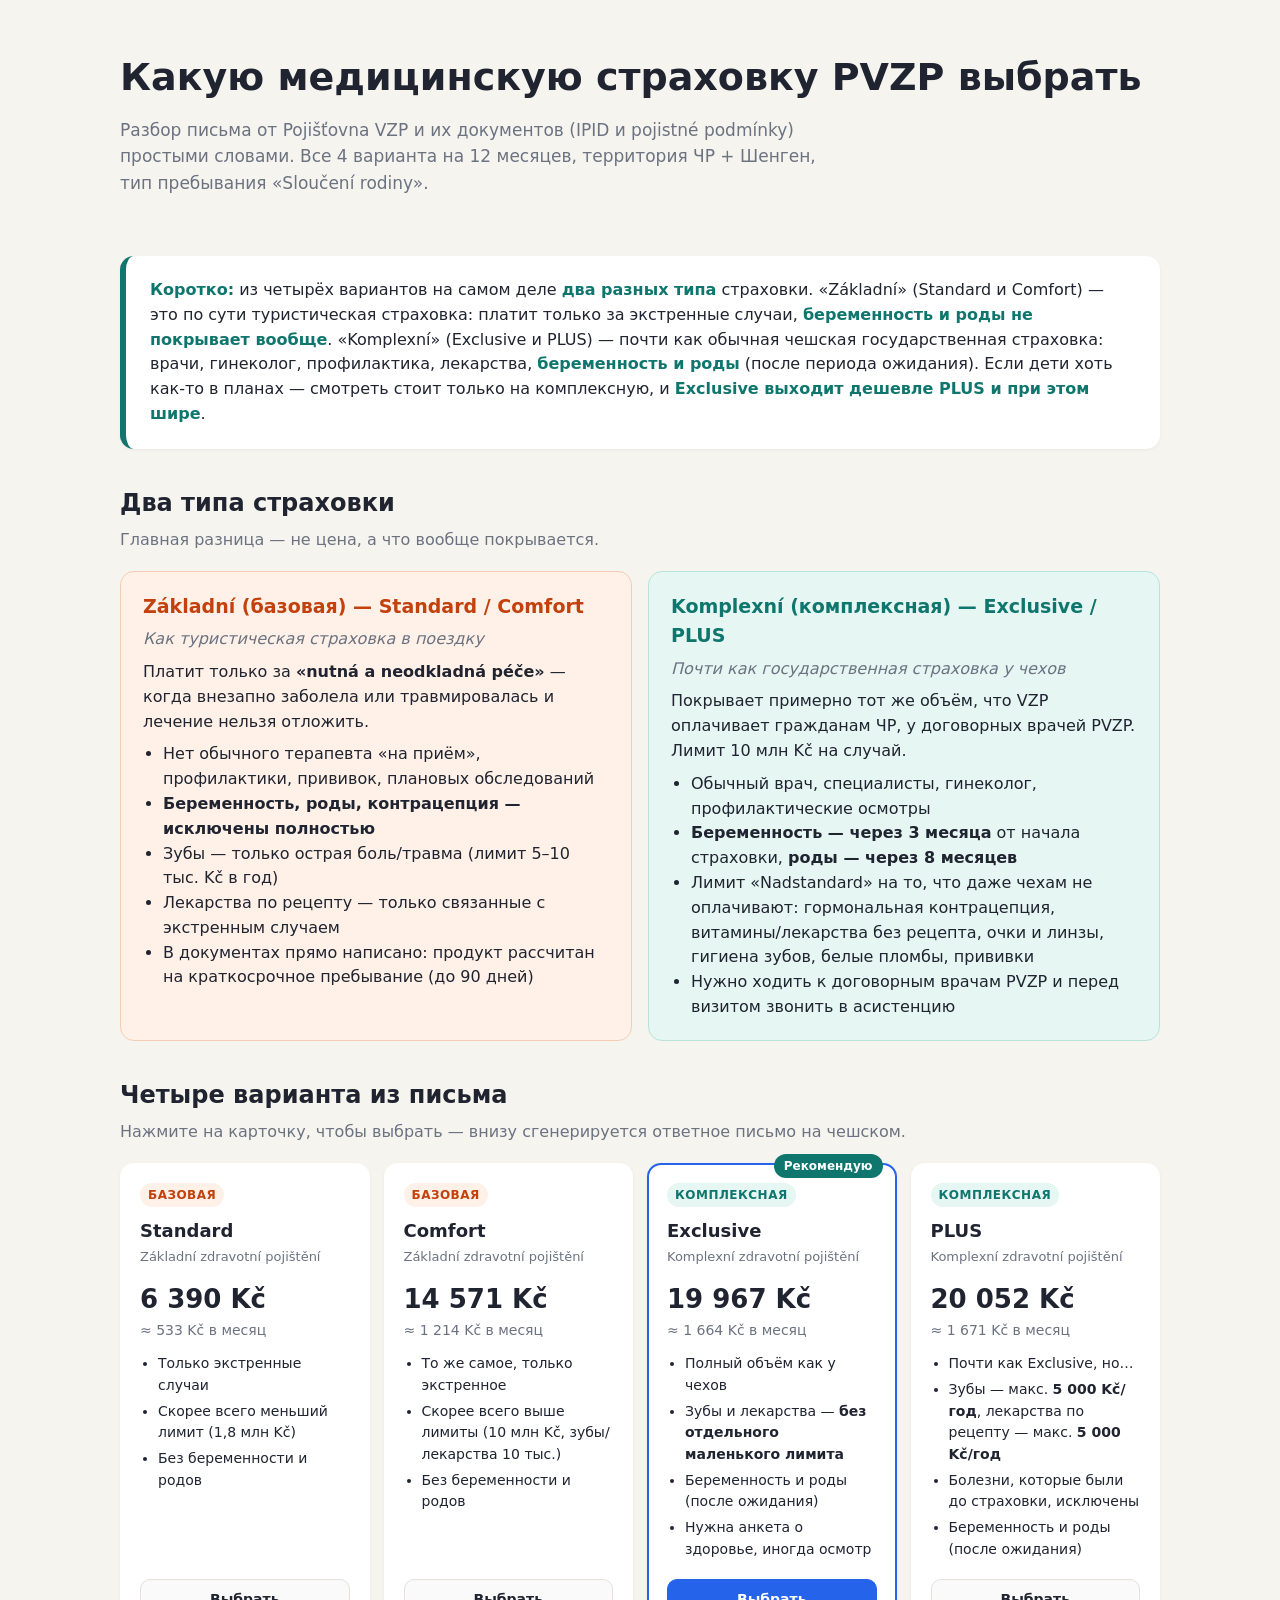
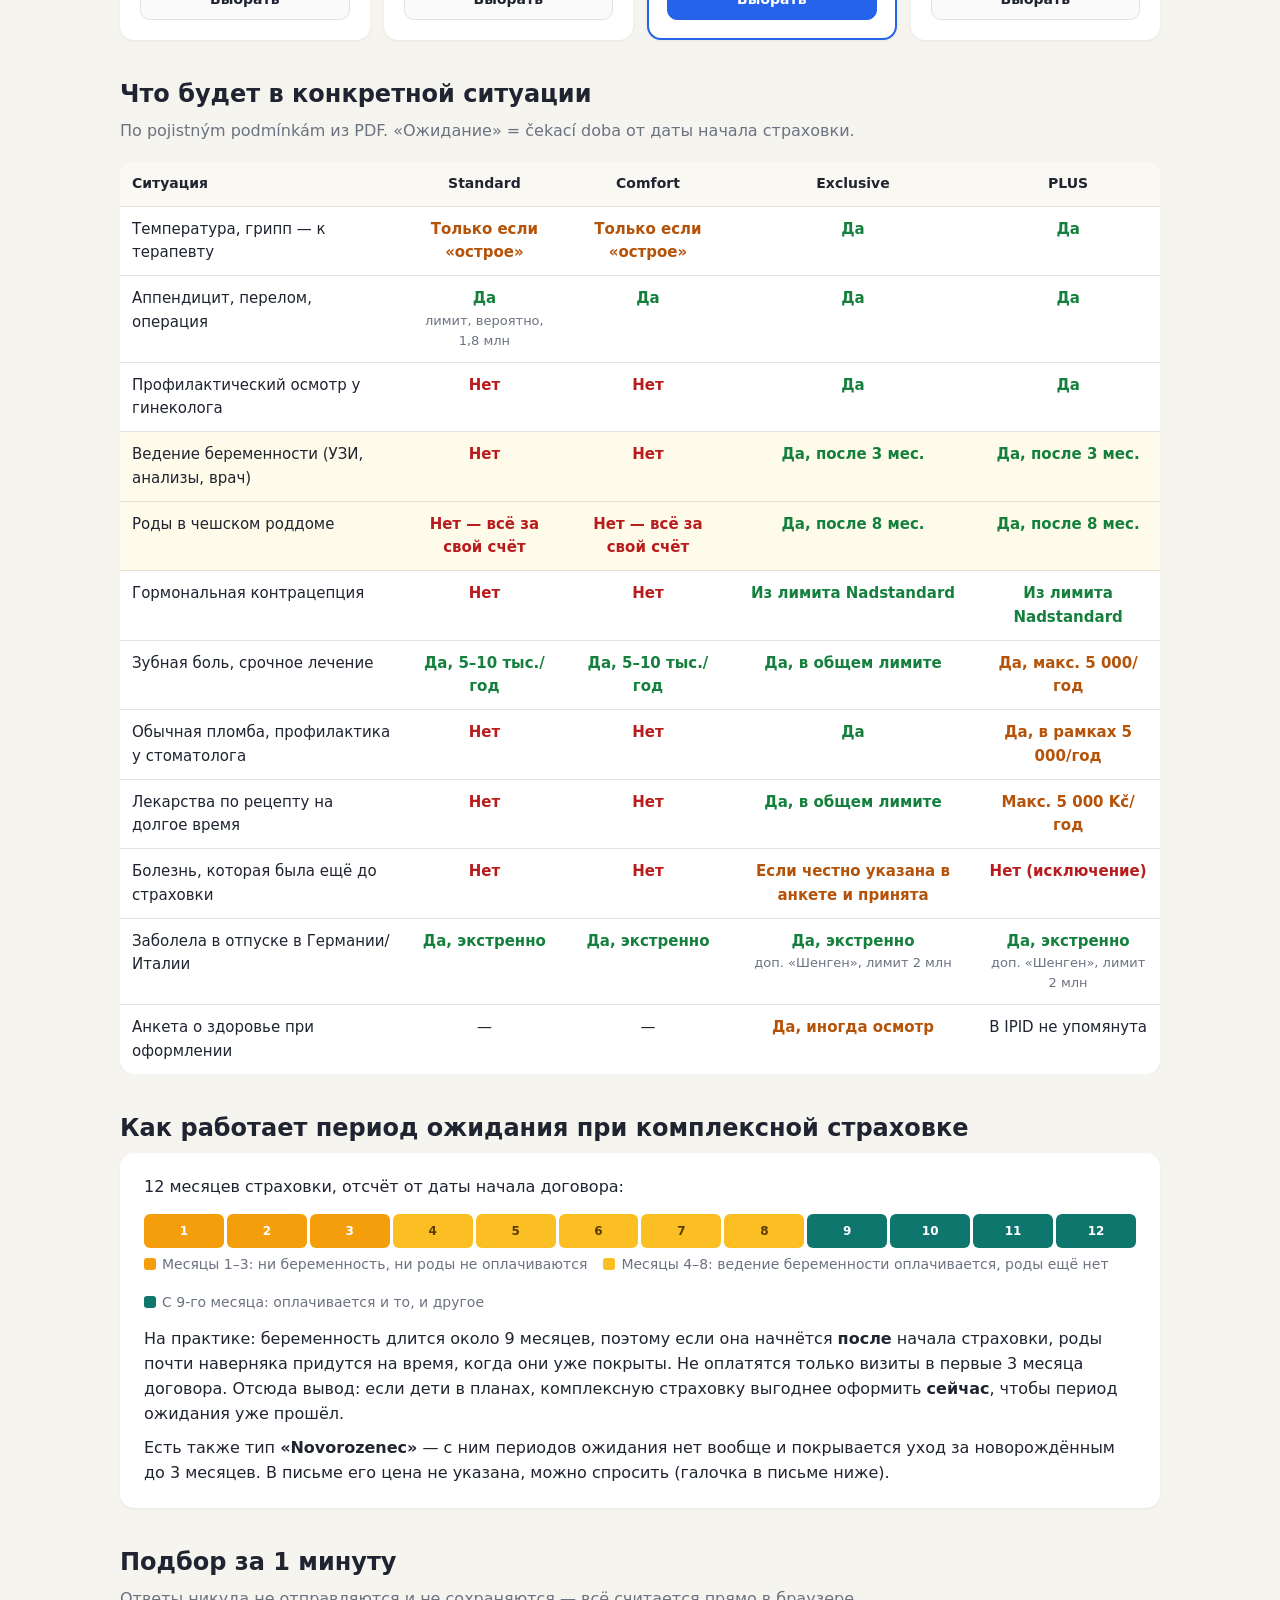
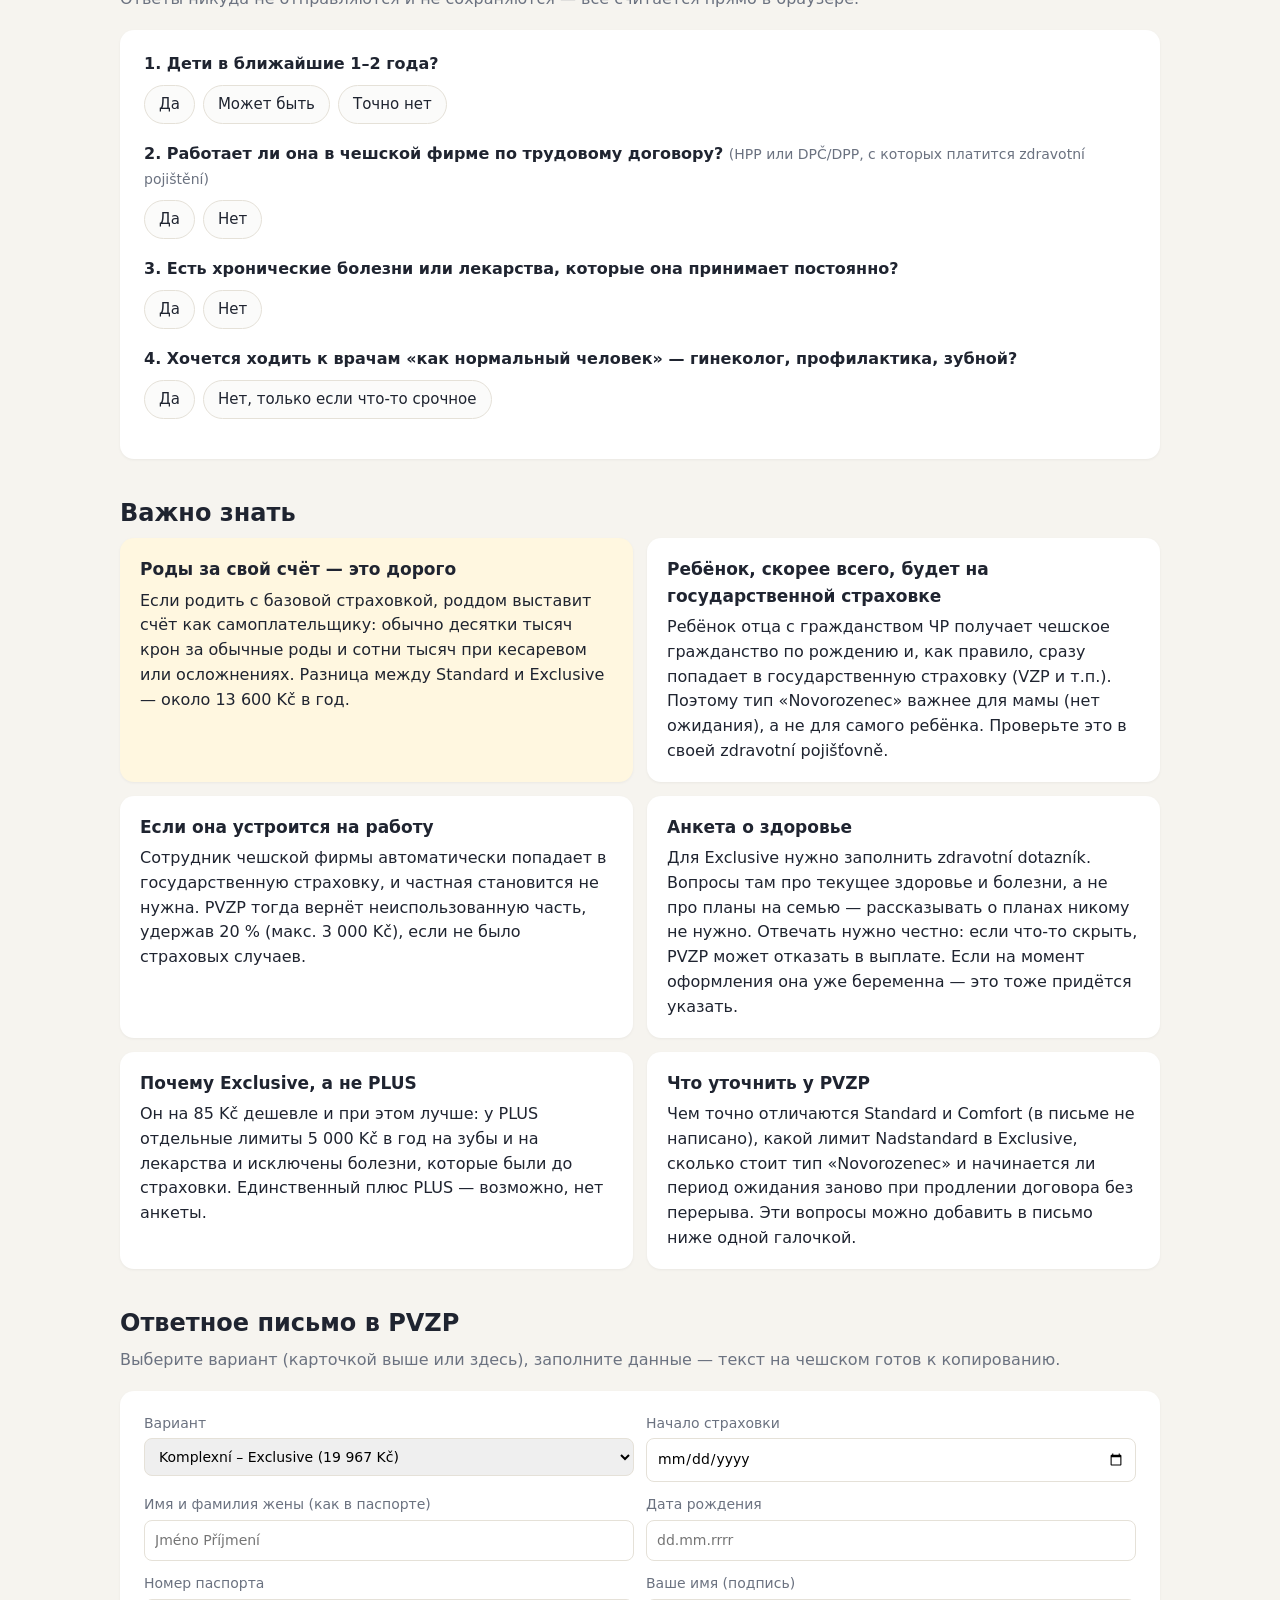
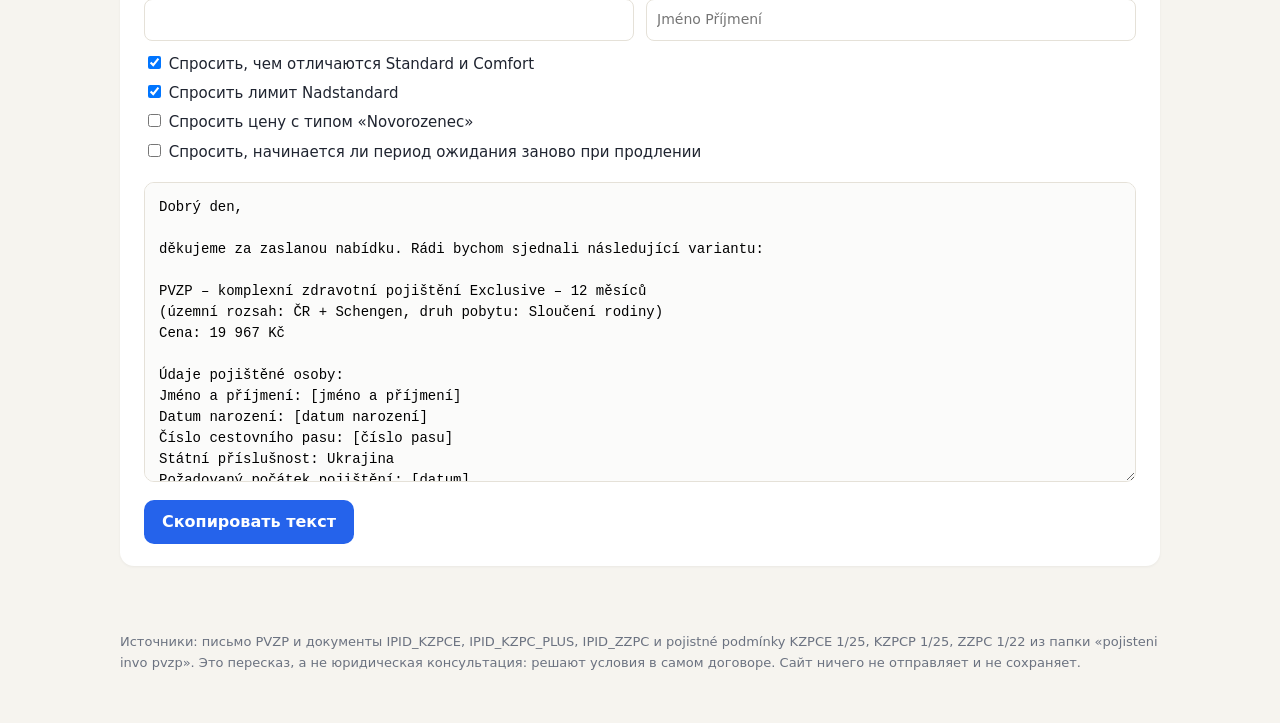
==== index.html @ d67fb4bc "Insurance comparison page Co-authored-by: Cursor <cursoragent@cursor.com>" ====
<!DOCTYPE html>
<html lang="ru">
<head>
<meta charset="UTF-8">
<meta name="viewport" content="width=device-width, initial-scale=1">
<title>Какую страховку PVZP выбрать</title>
<style>
  :root {
    --bg: #f6f4ef;
    --card: #ffffff;
    --ink: #1f2430;
    --muted: #6b7280;
    --line: #e5e1d8;
    --basic: #c2410c;
    --basic-soft: #fff1e8;
    --full: #0f766e;
    --full-soft: #e6f6f3;
    --accent: #2563eb;
    --warn: #b45309;
    --warn-soft: #fff7e0;
    --ok: #15803d;
    --no: #b91c1c;
    --radius: 14px;
  }
  * { box-sizing: border-box; }
  body {
    margin: 0;
    font-family: "Segoe UI", system-ui, -apple-system, Roboto, Arial, sans-serif;
    background: var(--bg);
    color: var(--ink);
    line-height: 1.55;
  }
  .wrap { max-width: 1080px; margin: 0 auto; padding: 0 20px; }
  header { padding: 48px 0 24px; }
  header h1 { font-size: clamp(26px, 4vw, 38px); margin: 0 0 10px; }
  header p { color: var(--muted); margin: 0; max-width: 720px; font-size: 17px; }
  section { margin: 36px 0; }
  h2 { font-size: 24px; margin: 0 0 6px; }
  .sub { color: var(--muted); margin: 0 0 18px; }

  .tldr {
    background: var(--card); border-radius: var(--radius); padding: 22px 24px;
    border-left: 6px solid var(--full); box-shadow: 0 1px 3px rgba(0,0,0,.05);
  }
  .tldr b { color: var(--full); }

  .families { display: grid; grid-template-columns: 1fr 1fr; gap: 16px; }
  .family { border-radius: var(--radius); padding: 20px 22px; }
  .family.basic { background: var(--basic-soft); border: 1px solid #f6cdb3; }
  .family.full { background: var(--full-soft); border: 1px solid #b6e3da; }
  .family h3 { margin: 0 0 6px; font-size: 19px; }
  .family.basic h3 { color: var(--basic); }
  .family.full h3 { color: var(--full); }
  .family .analogy { font-style: italic; color: var(--muted); margin-bottom: 8px; }
  .family ul { margin: 8px 0 0; padding-left: 20px; }

  .plans { display: grid; grid-template-columns: repeat(4, 1fr); gap: 14px; }
  .plan {
    background: var(--card); border-radius: var(--radius); padding: 18px;
    border: 2px solid transparent; cursor: pointer; position: relative;
    box-shadow: 0 1px 3px rgba(0,0,0,.06); transition: transform .12s, border-color .12s;
    display: flex; flex-direction: column;
  }
  .plan:hover { transform: translateY(-2px); }
  .plan.selected { border-color: var(--accent); }
  .plan .tag {
    font-size: 12px; font-weight: 600; text-transform: uppercase; letter-spacing: .04em;
    padding: 3px 8px; border-radius: 999px; align-self: flex-start;
  }
  .plan.basic .tag { background: var(--basic-soft); color: var(--basic); }
  .plan.full .tag { background: var(--full-soft); color: var(--full); }
  .plan h3 { margin: 10px 0 2px; font-size: 18px; }
  .plan .cz { color: var(--muted); font-size: 13px; }
  .plan .price { font-size: 26px; font-weight: 700; margin: 12px 0 0; }
  .plan .month { color: var(--muted); font-size: 14px; }
  .plan ul { padding-left: 18px; margin: 12px 0 0; font-size: 14px; flex: 1; }
  .plan li { margin-bottom: 4px; }
  .plan .badge {
    position: absolute; top: -11px; right: 12px; background: var(--full); color: #fff;
    font-size: 12px; font-weight: 600; padding: 3px 10px; border-radius: 999px;
  }
  .plan .pick {
    margin-top: 14px; padding: 9px; border-radius: 10px; border: 1px solid var(--line);
    background: #fafafa; font-weight: 600; text-align: center; font-size: 14px;
  }
  .plan.selected .pick { background: var(--accent); color: #fff; border-color: var(--accent); }

  table { width: 100%; border-collapse: collapse; background: var(--card); border-radius: var(--radius); overflow: hidden; box-shadow: 0 1px 3px rgba(0,0,0,.05); }
  th, td { padding: 11px 12px; text-align: left; border-bottom: 1px solid var(--line); vertical-align: top; font-size: 15px; }
  th { background: #faf8f3; font-size: 14px; }
  td.c, th.c { text-align: center; }
  tr:last-child td { border-bottom: 0; }
  tr.hl td { background: #fffbea; }
  .y { color: var(--ok); font-weight: 600; }
  .n { color: var(--no); font-weight: 600; }
  .m { color: var(--warn); font-weight: 600; }
  .small { font-size: 13px; color: var(--muted); font-weight: 400; display: block; }
  .scroll { overflow-x: auto; }

  .quiz { background: var(--card); border-radius: var(--radius); padding: 22px 24px; box-shadow: 0 1px 3px rgba(0,0,0,.05); }
  .q { margin-bottom: 18px; }
  .q > p { margin: 0 0 8px; font-weight: 600; }
  .q .hint { font-weight: 400; color: var(--muted); font-size: 14px; }
  .opts { display: flex; flex-wrap: wrap; gap: 8px; }
  .opts label {
    border: 1px solid var(--line); border-radius: 999px; padding: 7px 14px; cursor: pointer;
    font-size: 15px; background: #fbfbfa; user-select: none;
  }
  .opts input { display: none; }
  .opts input:checked + span { color: #fff; }
  .opts label:has(input:checked) { background: var(--accent); border-color: var(--accent); color: #fff; }
  .result {
    margin-top: 10px; padding: 18px 20px; border-radius: 12px; background: #f1f5ff;
    border: 1px solid #c9d7fb; display: none;
  }
  .result.show { display: block; }
  .result h3 { margin: 0 0 8px; }
  .result ul { margin: 6px 0 0; padding-left: 20px; }

  .timeline { background: var(--card); border-radius: var(--radius); padding: 22px 24px; box-shadow: 0 1px 3px rgba(0,0,0,.05); }
  .bar { display: grid; grid-template-columns: repeat(12, 1fr); gap: 3px; margin: 14px 0 6px; }
  .bar div { height: 34px; border-radius: 6px; display: flex; align-items: center; justify-content: center; font-size: 12px; font-weight: 600; color: #fff; }
  .bar .w1 { background: #f59e0b; }
  .bar .w2 { background: #fbbf24; color: #5b3b00; }
  .bar .ok { background: var(--full); }
  .legend { display: flex; flex-wrap: wrap; gap: 16px; font-size: 14px; color: var(--muted); }
  .legend i { display: inline-block; width: 12px; height: 12px; border-radius: 3px; margin-right: 6px; vertical-align: -1px; }

  .notes { display: grid; grid-template-columns: 1fr 1fr; gap: 14px; }
  .note { background: var(--card); border-radius: var(--radius); padding: 18px 20px; box-shadow: 0 1px 3px rgba(0,0,0,.05); }
  .note h3 { margin: 0 0 6px; font-size: 17px; }
  .note.warn { background: var(--warn-soft); }
  .note p { margin: 6px 0 0; }

  .mail { background: var(--card); border-radius: var(--radius); padding: 22px 24px; box-shadow: 0 1px 3px rgba(0,0,0,.05); }
  .mail .row { display: grid; grid-template-columns: 1fr 1fr; gap: 12px; margin-bottom: 12px; }
  .mail label.f { display: block; font-size: 14px; color: var(--muted); }
  .mail input[type=text], .mail input[type=date], .mail select {
    width: 100%; padding: 9px 10px; border: 1px solid var(--line); border-radius: 8px; font: inherit; margin-top: 4px;
  }
  .checks label { display: block; margin: 6px 0; font-size: 15px; }
  textarea {
    width: 100%; min-height: 300px; padding: 14px; border-radius: 10px; border: 1px solid var(--line);
    font: 14px/1.5 Consolas, "Courier New", monospace; background: #fbfbfa; margin-top: 12px;
  }
  button {
    background: var(--accent); color: #fff; border: 0; border-radius: 10px; padding: 10px 18px;
    font: inherit; font-weight: 600; cursor: pointer; margin-top: 10px;
  }
  button:hover { filter: brightness(1.08); }
  footer { color: var(--muted); font-size: 13px; padding: 30px 0 50px; }

  @media (max-width: 900px) {
    .plans { grid-template-columns: 1fr 1fr; }
    .families, .notes, .mail .row { grid-template-columns: 1fr; }
  }
  @media (max-width: 520px) {
    .plans { grid-template-columns: 1fr; }
  }
</style>
</head>
<body>
<div class="wrap">

<header>
  <h1>Какую медицинскую страховку PVZP выбрать</h1>
  <p>Разбор письма от Pojišťovna VZP и их документов (IPID и pojistné podmínky) простыми словами.
     Все 4 варианта на 12 месяцев, территория ЧР + Шенген, тип пребывания «Sloučení rodiny».</p>
</header>

<section>
  <div class="tldr">
    <b>Коротко:</b> из четырёх вариантов на самом деле <b>два разных типа</b> страховки.
    «Základní» (Standard и Comfort) — это по сути туристическая страховка: платит только за экстренные случаи,
    <b>беременность и роды не покрывает вообще</b>. «Komplexní» (Exclusive и PLUS) — почти как обычная чешская
    государственная страховка: врачи, гинеколог, профилактика, лекарства, <b>беременность и роды</b>
    (после периода ожидания). Если дети хоть как‑то в планах — смотреть стоит только на комплексную,
    и <b>Exclusive выходит дешевле PLUS и при этом шире</b>.
  </div>
</section>

<section>
  <h2>Два типа страховки</h2>
  <p class="sub">Главная разница — не цена, а что вообще покрывается.</p>
  <div class="families">
    <div class="family basic">
      <h3>Základní (базовая) — Standard / Comfort</h3>
      <div class="analogy">Как туристическая страховка в поездку</div>
      Платит только за <b>«nutná a neodkladná péče»</b> — когда внезапно заболела или травмировалась и лечение нельзя отложить.
      <ul>
        <li>Нет обычного терапевта «на приём», профилактики, прививок, плановых обследований</li>
        <li><b>Беременность, роды, контрацепция — исключены полностью</b></li>
        <li>Зубы — только острая боль/травма (лимит 5–10 тыс. Kč в год)</li>
        <li>Лекарства по рецепту — только связанные с экстренным случаем</li>
        <li>В документах прямо написано: продукт рассчитан на краткосрочное пребывание (до 90 дней)</li>
      </ul>
    </div>
    <div class="family full">
      <h3>Komplexní (комплексная) — Exclusive / PLUS</h3>
      <div class="analogy">Почти как государственная страховка у чехов</div>
      Покрывает примерно тот же объём, что VZP оплачивает гражданам ЧР, у договорных врачей PVZP. Лимит 10 млн Kč на случай.
      <ul>
        <li>Обычный врач, специалисты, гинеколог, профилактические осмотры</li>
        <li><b>Беременность — через 3 месяца</b> от начала страховки, <b>роды — через 8 месяцев</b></li>
        <li>Лимит «Nadstandard» на то, что даже чехам не оплачивают: гормональная контрацепция, витамины/лекарства без рецепта, очки и линзы, гигиена зубов, белые пломбы, прививки</li>
        <li>Нужно ходить к договорным врачам PVZP и перед визитом звонить в асистенцию</li>
      </ul>
    </div>
  </div>
</section>

<section>
  <h2>Четыре варианта из письма</h2>
  <p class="sub">Нажмите на карточку, чтобы выбрать — внизу сгенерируется ответное письмо на чешском.</p>
  <div class="plans" id="plans">
    <div class="plan basic" data-id="standard">
      <span class="tag">Базовая</span>
      <h3>Standard</h3>
      <div class="cz">Základní zdravotní pojištění</div>
      <div class="price">6 390 Kč</div>
      <div class="month">≈ 533 Kč в месяц</div>
      <ul>
        <li>Только экстренные случаи</li>
        <li>Скорее всего меньший лимит (1,8 млн Kč)</li>
        <li>Без беременности и родов</li>
      </ul>
      <div class="pick">Выбрать</div>
    </div>
    <div class="plan basic" data-id="comfort">
      <span class="tag">Базовая</span>
      <h3>Comfort</h3>
      <div class="cz">Základní zdravotní pojištění</div>
      <div class="price">14 571 Kč</div>
      <div class="month">≈ 1 214 Kč в месяц</div>
      <ul>
        <li>То же самое, только экстренное</li>
        <li>Скорее всего выше лимиты (10 млн Kč, зубы/лекарства 10 тыс.)</li>
        <li>Без беременности и родов</li>
      </ul>
      <div class="pick">Выбрать</div>
    </div>
    <div class="plan full" data-id="exclusive">
      <span class="badge">Рекомендую</span>
      <span class="tag">Комплексная</span>
      <h3>Exclusive</h3>
      <div class="cz">Komplexní zdravotní pojištění</div>
      <div class="price">19 967 Kč</div>
      <div class="month">≈ 1 664 Kč в месяц</div>
      <ul>
        <li>Полный объём как у чехов</li>
        <li>Зубы и лекарства — <b>без отдельного маленького лимита</b></li>
        <li>Беременность и роды (после ожидания)</li>
        <li>Нужна анкета о здоровье, иногда осмотр</li>
      </ul>
      <div class="pick">Выбрать</div>
    </div>
    <div class="plan full" data-id="plus">
      <span class="tag">Комплексная</span>
      <h3>PLUS</h3>
      <div class="cz">Komplexní zdravotní pojištění</div>
      <div class="price">20 052 Kč</div>
      <div class="month">≈ 1 671 Kč в месяц</div>
      <ul>
        <li>Почти как Exclusive, но…</li>
        <li>Зубы — макс. <b>5 000 Kč/год</b>, лекарства по рецепту — макс. <b>5 000 Kč/год</b></li>
        <li>Болезни, которые были до страховки, исключены</li>
        <li>Беременность и роды (после ожидания)</li>
      </ul>
      <div class="pick">Выбрать</div>
    </div>
  </div>
</section>

<section>
  <h2>Что будет в конкретной ситуации</h2>
  <p class="sub">По pojistným podmínkám из PDF. «Ожидание» = čekací doba от даты начала страховки.</p>
  <div class="scroll">
  <table>
    <thead>
      <tr>
        <th>Ситуация</th>
        <th class="c">Standard</th>
        <th class="c">Comfort</th>
        <th class="c">Exclusive</th>
        <th class="c">PLUS</th>
      </tr>
    </thead>
    <tbody>
      <tr><td>Температура, грипп — к терапевту</td>
        <td class="c m">Только если «острое»</td><td class="c m">Только если «острое»</td><td class="c y">Да</td><td class="c y">Да</td></tr>
      <tr><td>Аппендицит, перелом, операция</td>
        <td class="c y">Да<span class="small">лимит, вероятно, 1,8 млн</span></td><td class="c y">Да</td><td class="c y">Да</td><td class="c y">Да</td></tr>
      <tr><td>Профилактический осмотр у гинеколога</td>
        <td class="c n">Нет</td><td class="c n">Нет</td><td class="c y">Да</td><td class="c y">Да</td></tr>
      <tr class="hl"><td>Ведение беременности (УЗИ, анализы, врач)</td>
        <td class="c n">Нет</td><td class="c n">Нет</td><td class="c y">Да, после 3 мес.</td><td class="c y">Да, после 3 мес.</td></tr>
      <tr class="hl"><td>Роды в чешском роддоме</td>
        <td class="c n">Нет — всё за свой счёт</td><td class="c n">Нет — всё за свой счёт</td><td class="c y">Да, после 8 мес.</td><td class="c y">Да, после 8 мес.</td></tr>
      <tr><td>Гормональная контрацепция</td>
        <td class="c n">Нет</td><td class="c n">Нет</td><td class="c y">Из лимита Nadstandard</td><td class="c y">Из лимита Nadstandard</td></tr>
      <tr><td>Зубная боль, срочное лечение</td>
        <td class="c y">Да, 5–10 тыс./год</td><td class="c y">Да, 5–10 тыс./год</td><td class="c y">Да, в общем лимите</td><td class="c m">Да, макс. 5 000/год</td></tr>
      <tr><td>Обычная пломба, профилактика у стоматолога</td>
        <td class="c n">Нет</td><td class="c n">Нет</td><td class="c y">Да</td><td class="c m">Да, в рамках 5 000/год</td></tr>
      <tr><td>Лекарства по рецепту на долгое время</td>
        <td class="c n">Нет</td><td class="c n">Нет</td><td class="c y">Да, в общем лимите</td><td class="c m">Макс. 5 000 Kč/год</td></tr>
      <tr><td>Болезнь, которая была ещё до страховки</td>
        <td class="c n">Нет</td><td class="c n">Нет</td><td class="c m">Если честно указана в анкете и принята</td><td class="c n">Нет (исключение)</td></tr>
      <tr><td>Заболела в отпуске в Германии/Италии</td>
        <td class="c y">Да, экстренно</td><td class="c y">Да, экстренно</td><td class="c y">Да, экстренно<span class="small">доп. «Шенген», лимит 2 млн</span></td><td class="c y">Да, экстренно<span class="small">доп. «Шенген», лимит 2 млн</span></td></tr>
      <tr><td>Анкета о здоровье при оформлении</td>
        <td class="c">—</td><td class="c">—</td><td class="c m">Да, иногда осмотр</td><td class="c">В IPID не упомянута</td></tr>
    </tbody>
  </table>
  </div>
</section>

<section>
  <h2>Как работает период ожидания при комплексной страховке</h2>
  <div class="timeline">
    12 месяцев страховки, отсчёт от даты начала договора:
    <div class="bar">
      <div class="w1">1</div><div class="w1">2</div><div class="w1">3</div>
      <div class="w2">4</div><div class="w2">5</div><div class="w2">6</div><div class="w2">7</div><div class="w2">8</div>
      <div class="ok">9</div><div class="ok">10</div><div class="ok">11</div><div class="ok">12</div>
    </div>
    <div class="legend">
      <span><i style="background:#f59e0b"></i>Месяцы 1–3: ни беременность, ни роды не оплачиваются</span>
      <span><i style="background:#fbbf24"></i>Месяцы 4–8: ведение беременности оплачивается, роды ещё нет</span>
      <span><i style="background:#0f766e"></i>С 9-го месяца: оплачивается и то, и другое</span>
    </div>
    <p style="margin:14px 0 0">
      На практике: беременность длится около 9 месяцев, поэтому если она начнётся <b>после</b> начала страховки,
      роды почти наверняка придутся на время, когда они уже покрыты. Не оплатятся только визиты в первые 3 месяца договора.
      Отсюда вывод: если дети в планах, комплексную страховку выгоднее оформить <b>сейчас</b>, чтобы период ожидания уже прошёл.
    </p>
    <p style="margin:10px 0 0">
      Есть также тип <b>«Novorozenec»</b> — с ним периодов ожидания нет вообще и покрывается уход за новорождённым до 3 месяцев.
      В письме его цена не указана, можно спросить (галочка в письме ниже).
    </p>
  </div>
</section>

<section>
  <h2>Подбор за 1 минуту</h2>
  <p class="sub">Ответы никуда не отправляются и не сохраняются — всё считается прямо в браузере.</p>
  <div class="quiz" id="quiz">
    <div class="q">
      <p>1. Дети в ближайшие 1–2 года?</p>
      <div class="opts">
        <label><input type="radio" name="kids" value="yes"><span>Да</span></label>
        <label><input type="radio" name="kids" value="maybe"><span>Может быть</span></label>
        <label><input type="radio" name="kids" value="no"><span>Точно нет</span></label>
      </div>
    </div>
    <div class="q">
      <p>2. Работает ли она в чешской фирме по трудовому договору? <span class="hint">(HPP или DPČ/DPP, с которых платится zdravotní pojištění)</span></p>
      <div class="opts">
        <label><input type="radio" name="job" value="yes"><span>Да</span></label>
        <label><input type="radio" name="job" value="no"><span>Нет</span></label>
      </div>
    </div>
    <div class="q">
      <p>3. Есть хронические болезни или лекарства, которые она принимает постоянно?</p>
      <div class="opts">
        <label><input type="radio" name="chronic" value="yes"><span>Да</span></label>
        <label><input type="radio" name="chronic" value="no"><span>Нет</span></label>
      </div>
    </div>
    <div class="q">
      <p>4. Хочется ходить к врачам «как нормальный человек» — гинеколог, профилактика, зубной?</p>
      <div class="opts">
        <label><input type="radio" name="doctor" value="yes"><span>Да</span></label>
        <label><input type="radio" name="doctor" value="no"><span>Нет, только если что‑то срочное</span></label>
      </div>
    </div>
    <div class="result" id="result"></div>
  </div>
</section>

<section>
  <h2>Важно знать</h2>
  <div class="notes">
    <div class="note warn">
      <h3>Роды за свой счёт — это дорого</h3>
      <p>Если родить с базовой страховкой, роддом выставит счёт как самоплательщику: обычно десятки тысяч крон
         за обычные роды и сотни тысяч при кесаревом или осложнениях. Разница между Standard и Exclusive — около 13 600 Kč в год.</p>
    </div>
    <div class="note">
      <h3>Ребёнок, скорее всего, будет на государственной страховке</h3>
      <p>Ребёнок отца с гражданством ЧР получает чешское гражданство по рождению и, как правило, сразу попадает
         в государственную страховку (VZP и т.п.). Поэтому тип «Novorozenec» важнее для мамы (нет ожидания),
         а не для самого ребёнка. Проверьте это в своей zdravotní pojišťovně.</p>
    </div>
    <div class="note">
      <h3>Если она устроится на работу</h3>
      <p>Сотрудник чешской фирмы автоматически попадает в государственную страховку, и частная становится не нужна.
         PVZP тогда вернёт неиспользованную часть, удержав 20 % (макс. 3 000 Kč), если не было страховых случаев.</p>
    </div>
    <div class="note">
      <h3>Анкета о здоровье</h3>
      <p>Для Exclusive нужно заполнить zdravotní dotazník. Вопросы там про текущее здоровье и болезни, а не про планы на семью —
         рассказывать о планах никому не нужно. Отвечать нужно честно: если что‑то скрыть, PVZP может отказать в выплате.
         Если на момент оформления она уже беременна — это тоже придётся указать.</p>
    </div>
    <div class="note">
      <h3>Почему Exclusive, а не PLUS</h3>
      <p>Он на 85 Kč дешевле и при этом лучше: у PLUS отдельные лимиты 5 000 Kč в год на зубы и на лекарства
         и исключены болезни, которые были до страховки. Единственный плюс PLUS — возможно, нет анкеты.</p>
    </div>
    <div class="note">
      <h3>Что уточнить у PVZP</h3>
      <p>Чем точно отличаются Standard и Comfort (в письме не написано), какой лимит Nadstandard в Exclusive,
         сколько стоит тип «Novorozenec» и начинается ли период ожидания заново при продлении договора без перерыва.
         Эти вопросы можно добавить в письмо ниже одной галочкой.</p>
    </div>
  </div>
</section>

<section>
  <h2>Ответное письмо в PVZP</h2>
  <p class="sub">Выберите вариант (карточкой выше или здесь), заполните данные — текст на чешском готов к копированию.</p>
  <div class="mail">
    <div class="row">
      <label class="f">Вариант
        <select id="mPlan">
          <option value="exclusive">Komplexní – Exclusive (19 967 Kč)</option>
          <option value="plus">Komplexní – PLUS (20 052 Kč)</option>
          <option value="comfort">Základní – Comfort (14 571 Kč)</option>
          <option value="standard">Základní – Standard (6 390 Kč)</option>
        </select>
      </label>
      <label class="f">Начало страховки
        <input type="date" id="mStart">
      </label>
    </div>
    <div class="row">
      <label class="f">Имя и фамилия жены (как в паспорте)
        <input type="text" id="mName" placeholder="Jméno Příjmení">
      </label>
      <label class="f">Дата рождения
        <input type="text" id="mBirth" placeholder="dd.mm.rrrr">
      </label>
    </div>
    <div class="row">
      <label class="f">Номер паспорта
        <input type="text" id="mPass" placeholder="">
      </label>
      <label class="f">Ваше имя (подпись)
        <input type="text" id="mSign" placeholder="Jméno Příjmení">
      </label>
    </div>
    <div class="checks">
      <label><input type="checkbox" id="qDiff" checked> Спросить, чем отличаются Standard и Comfort</label>
      <label><input type="checkbox" id="qNad" checked> Спросить лимит Nadstandard</label>
      <label><input type="checkbox" id="qNov"> Спросить цену с типом «Novorozenec»</label>
      <label><input type="checkbox" id="qWait"> Спросить, начинается ли период ожидания заново при продлении</label>
    </div>
    <textarea id="mText" readonly></textarea>
    <button id="copy">Скопировать текст</button>
    <span id="copied" style="margin-left:10px;color:var(--ok);display:none">Скопировано</span>
  </div>
</section>

<footer>
  Источники: письмо PVZP и документы IPID_KZPCE, IPID_KZPC_PLUS, IPID_ZZPC и pojistné podmínky KZPCE 1/25, KZPCP 1/25, ZZPC 1/22 из папки «pojisteni invo pvzp».
  Это пересказ, а не юридическая консультация: решают условия в самом договоре. Сайт ничего не отправляет и не сохраняет.
</footer>

</div>

<script>
  const PLANS = {
    standard:  { cz: "PVZP – základní zdravotní pojištění Standard", price: "6 390 Kč" },
    comfort:   { cz: "PVZP – základní zdravotní pojištění Comfort", price: "14 571 Kč" },
    exclusive: { cz: "PVZP – komplexní zdravotní pojištění Exclusive", price: "19 967 Kč" },
    plus:      { cz: "PVZP – komplexní zdravotní pojištění PLUS", price: "20 052 Kč" },
  };

  const planCards = document.querySelectorAll(".plan");
  const mPlan = document.getElementById("mPlan");

  function selectPlan(id) {
    planCards.forEach(c => c.classList.toggle("selected", c.dataset.id === id));
    mPlan.value = id;
    buildMail();
  }
  planCards.forEach(c => c.addEventListener("click", () => selectPlan(c.dataset.id)));
  mPlan.addEventListener("change", () => selectPlan(mPlan.value));

  function fmtDate(v) {
    if (!v) return "[datum]";
    const [y, m, d] = v.split("-");
    return `${d}.${m}.${y}`;
  }

  function buildMail() {
    const p = PLANS[mPlan.value];
    const v = id => document.getElementById(id).value.trim();
    const qs = [];
    if (document.getElementById("qDiff").checked) qs.push("Jaký je přesně rozdíl mezi variantami Standard a Comfort (limity plnění)?");
    if (document.getElementById("qNad").checked) qs.push("Jaká je výše limitu Nadstandard u zvolené varianty?");
    if (document.getElementById("qNov").checked) qs.push("Jaká by byla cena při sjednání typu pojištění „Novorozenec“?");
    if (document.getElementById("qWait").checked) qs.push("Pokud smlouvu po 12 měsících bez přerušení prodloužíme, začínají čekací doby běžet znovu?");

    let t = `Dobrý den,

děkujeme za zaslanou nabídku. Rádi bychom sjednali následující variantu:

${p.cz} – 12 měsíců
(územní rozsah: ČR + Schengen, druh pobytu: Sloučení rodiny)
Cena: ${p.price}

Údaje pojištěné osoby:
Jméno a příjmení: ${v("mName") || "[jméno a příjmení]"}
Datum narození: ${v("mBirth") || "[datum narození]"}
Číslo cestovního pasu: ${v("mPass") || "[číslo pasu]"}
Státní příslušnost: Ukrajina
Požadovaný počátek pojištění: ${fmtDate(document.getElementById("mStart").value)}
`;
    if (qs.length) {
      t += `\nZároveň bychom se rádi zeptali:\n` + qs.map((q, i) => `${i + 1}. ${q}`).join("\n") + "\n";
    }
    t += `
Prosím o zaslání dalšího postupu pro sjednání online.

Děkuji a přeji hezký den,
${v("mSign") || "[jméno]"}`;
    document.getElementById("mText").value = t;
  }

  document.querySelectorAll(".mail input, .mail select").forEach(el => {
    el.addEventListener("input", buildMail);
    el.addEventListener("change", buildMail);
  });

  document.getElementById("copy").addEventListener("click", async () => {
    const ta = document.getElementById("mText");
    try { await navigator.clipboard.writeText(ta.value); }
    catch { ta.select(); document.execCommand("copy"); }
    const s = document.getElementById("copied");
    s.style.display = "inline";
    setTimeout(() => s.style.display = "none", 1800);
  });

  const quiz = document.getElementById("quiz");
  const result = document.getElementById("result");
  quiz.addEventListener("change", () => {
    const get = n => (quiz.querySelector(`input[name="${n}"]:checked`) || {}).value;
    const kids = get("kids"), job = get("job"), chronic = get("chronic"), doctor = get("doctor");
    if (!kids || !job || !chronic || !doctor) return;

    let plan, title, why = [];

    if (job === "yes") {
      why.push("Если она оформлена по трудовому договору в чешской фирме, она, скорее всего, уже обязана быть в <b>государственной</b> страховке — тогда частная не нужна. Уточните у работодателя, прежде чем платить.");
    }

    if (kids !== "no" || doctor === "yes" || chronic === "yes") {
      plan = "exclusive";
      title = "Рекомендация: Komplexní Exclusive — 19 967 Kč";
      if (kids !== "no") why.push("Только комплексная страховка покрывает беременность и роды. Базовая не покрывает их совсем.");
      if (kids !== "no") why.push("Чем раньше начнётся договор, тем раньше пройдут 3 и 8 месяцев ожидания.");
      if (doctor === "yes") why.push("Обычный гинеколог, профилактика и стоматолог есть только в комплексной.");
      if (chronic === "yes") why.push("С хроническими болезнями PLUS не подходит — он их исключает. В Exclusive их нужно честно указать в анкете; PVZP может назначить осмотр.");
      why.push("Exclusive на 85 Kč дешевле PLUS и без лимитов 5 000 Kč на зубы и лекарства.");
    } else {
      plan = "comfort";
      title = "Можно обойтись базовой — Comfort (14 571 Kč) или Standard (6 390 Kč)";
      why.push("Если детей точно не планируете и к врачам ходить не нужно, базовая закроет экстренные случаи.");
      why.push("Comfort, судя по всему, — тот же продукт с большими лимитами. Спросите у PVZP, чем они отличаются, прежде чем доплачивать 8 000 Kč.");
      why.push("Но разница с Exclusive — всего около 5 400 Kč в год, а за неё вы получаете полноценную страховку.");
    }

    result.innerHTML = `<h3>${title}</h3><ul>${why.map(w => `<li>${w}</li>`).join("")}</ul>
      <button type="button" id="usePlan">Выбрать этот вариант</button>`;
    result.classList.add("show");
    document.getElementById("usePlan").onclick = () => {
      selectPlan(plan);
      document.getElementById("plans").scrollIntoView({ behavior: "smooth" });
    };
  });

  selectPlan("exclusive");
</script>
</body>
</html>
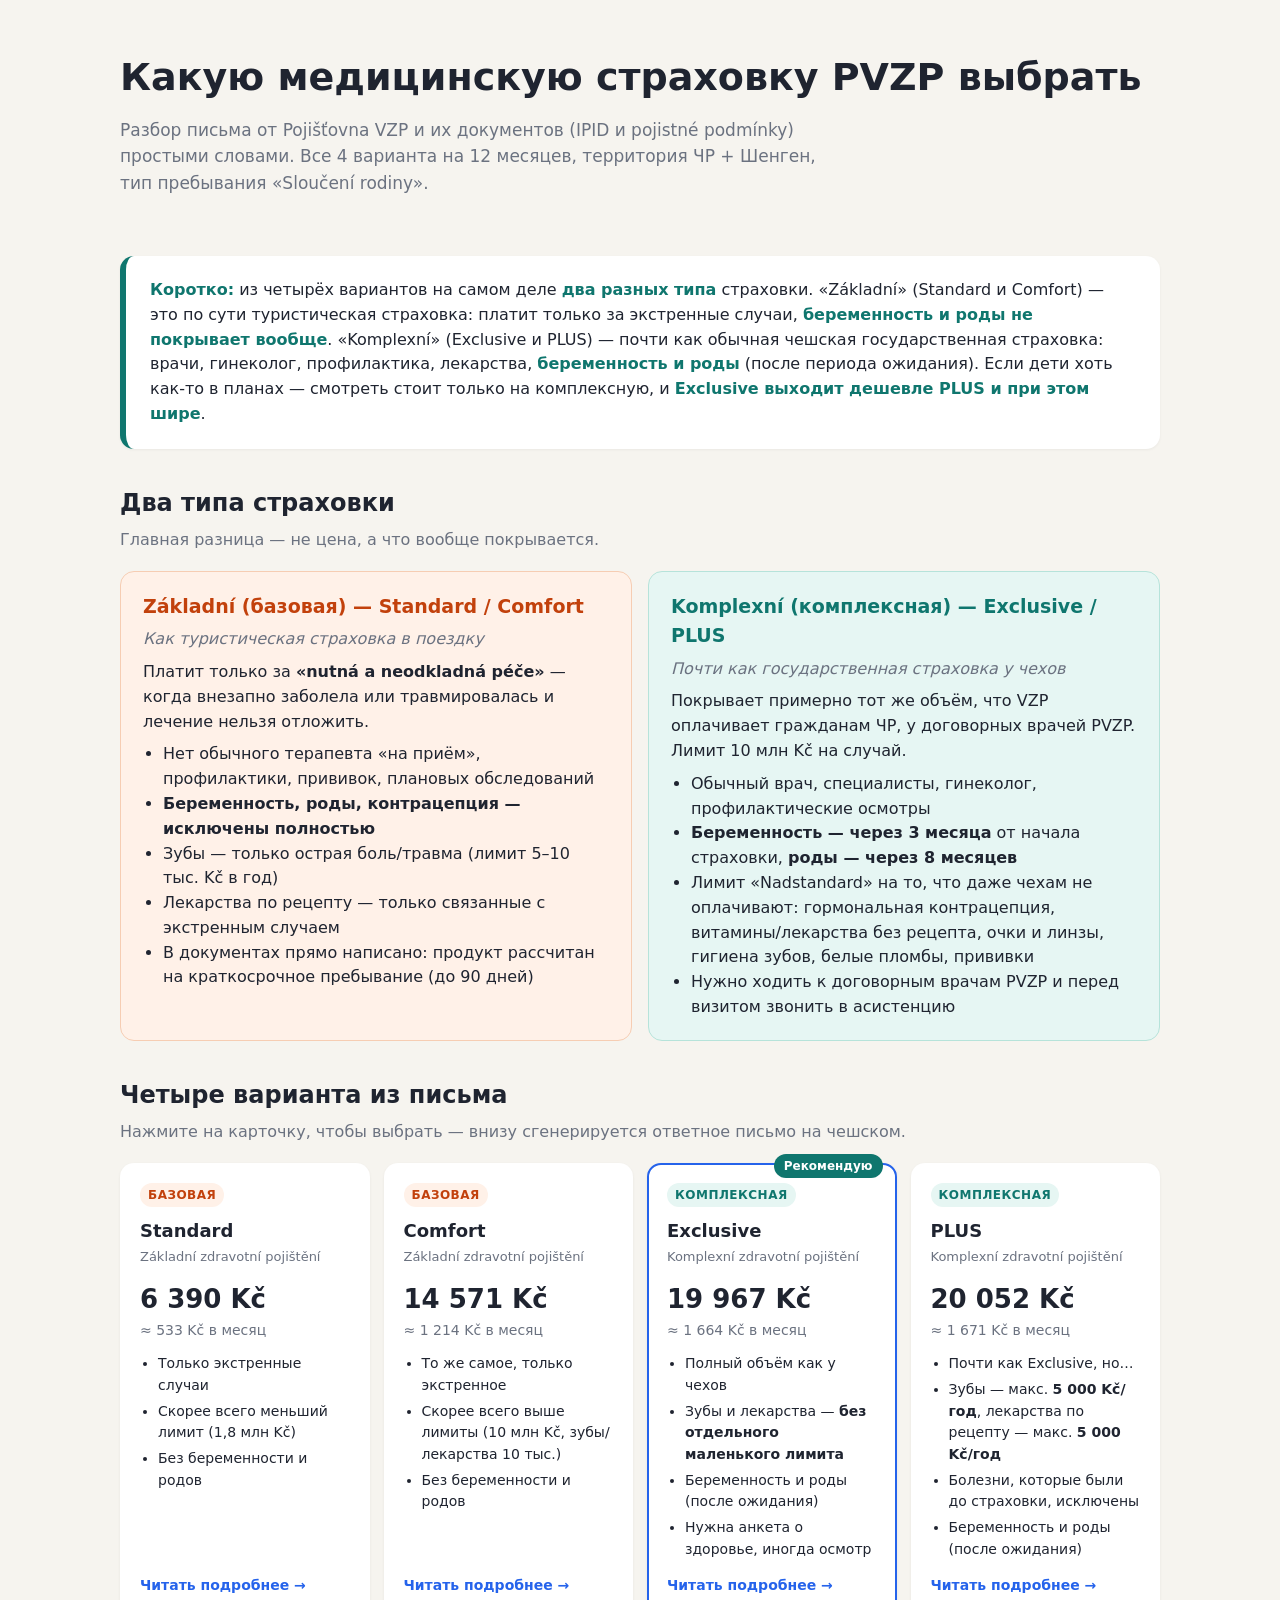
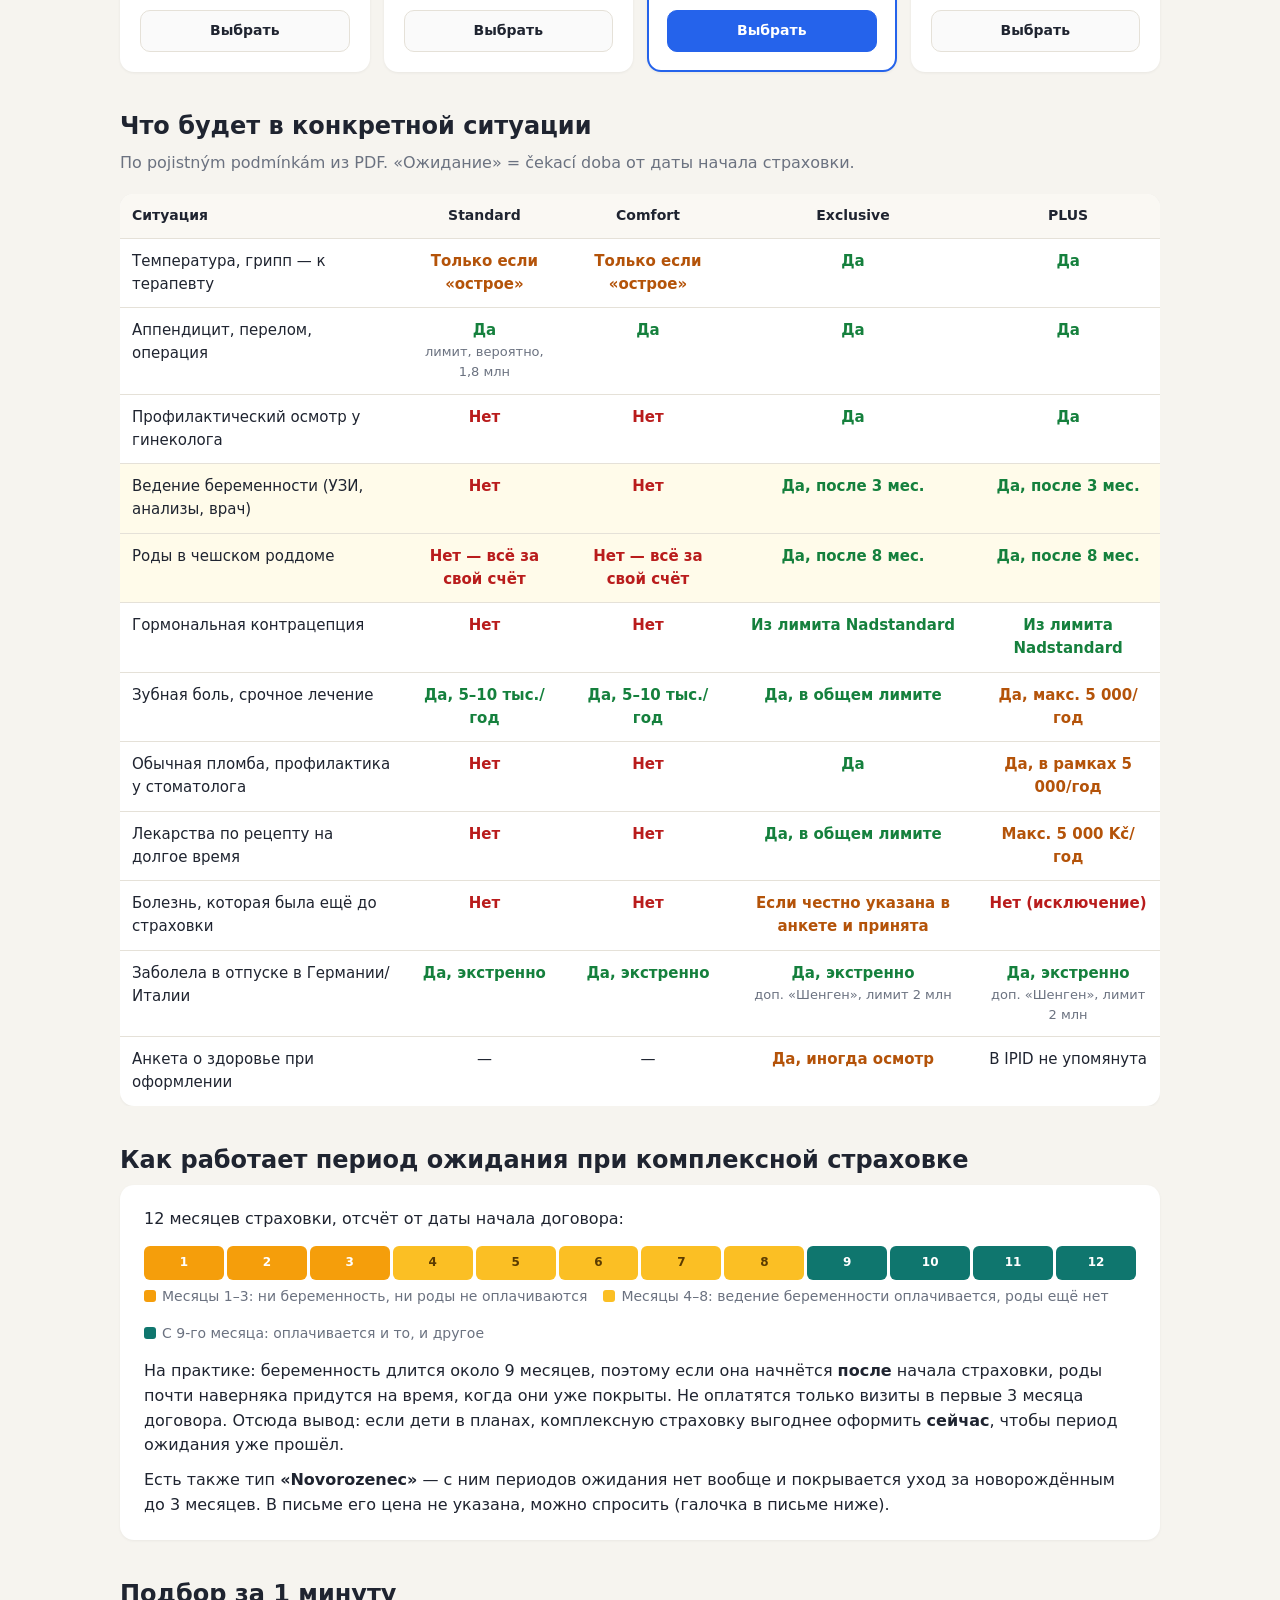
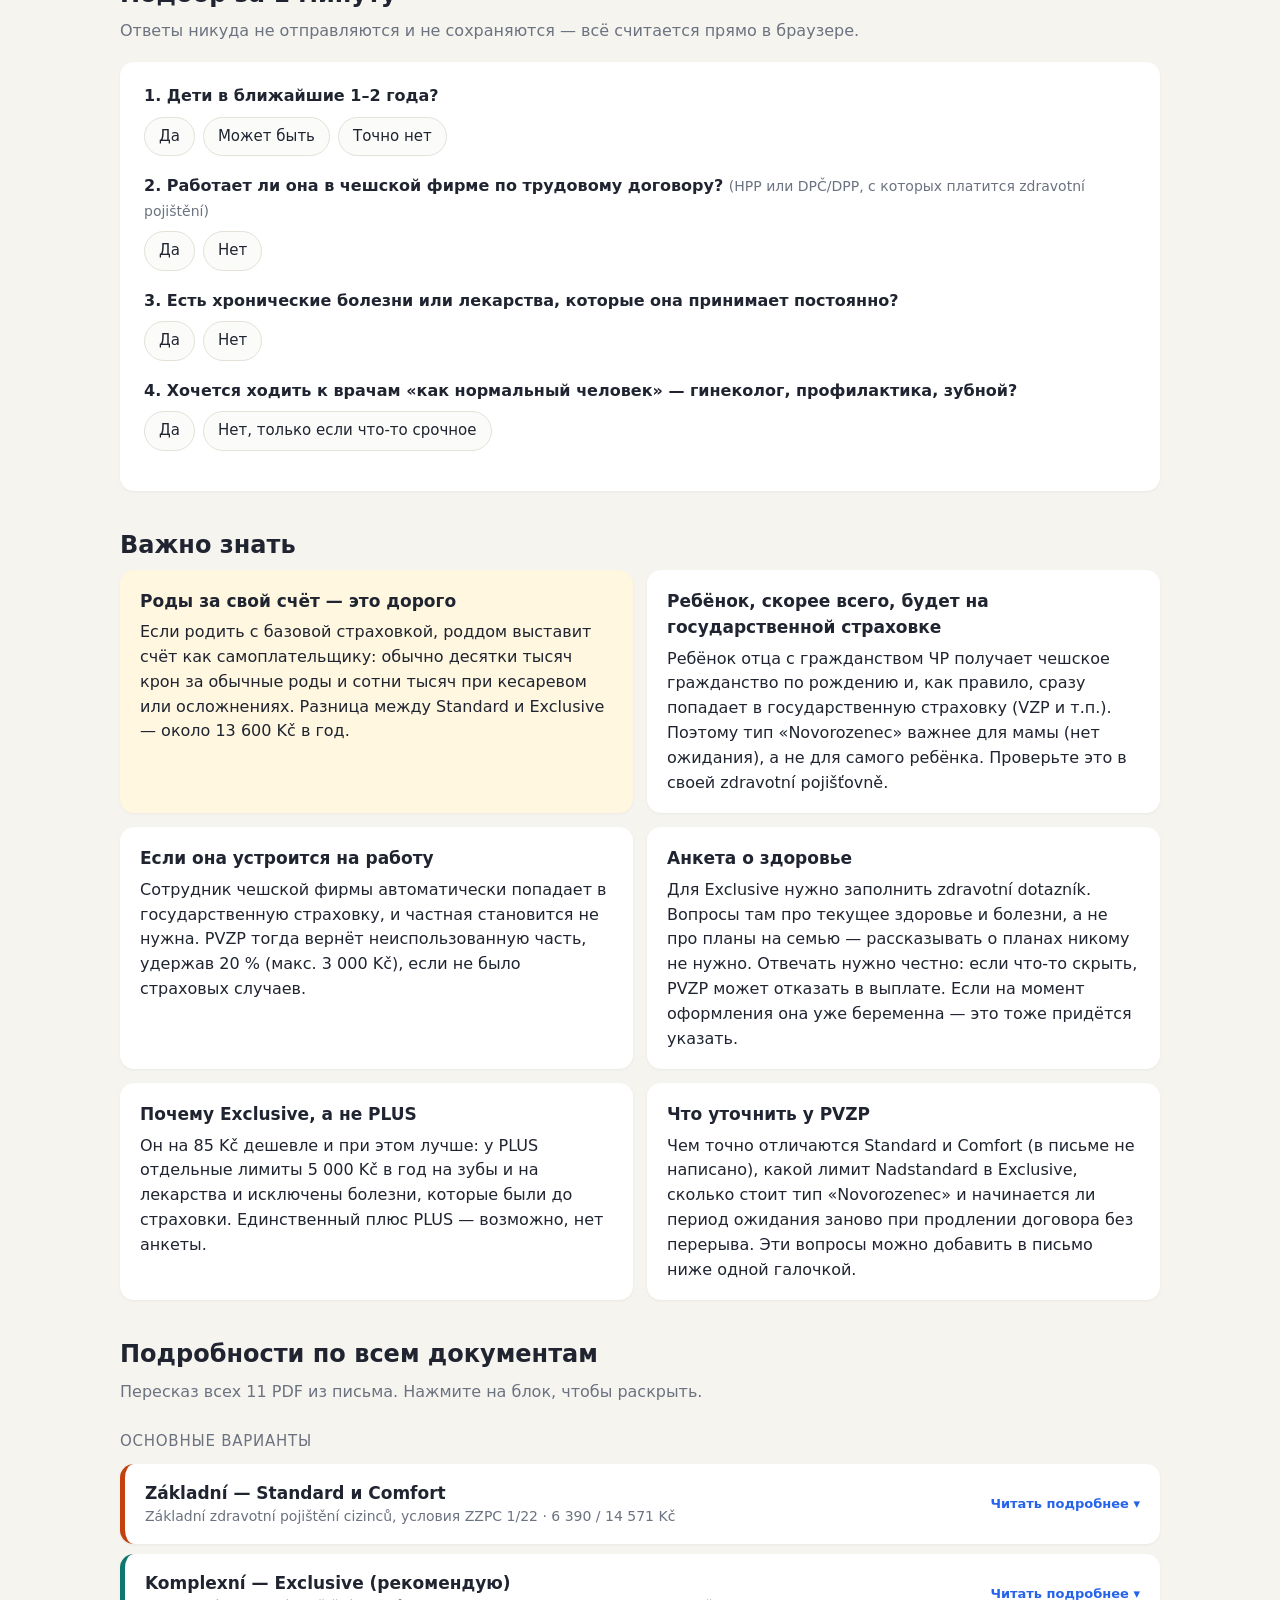
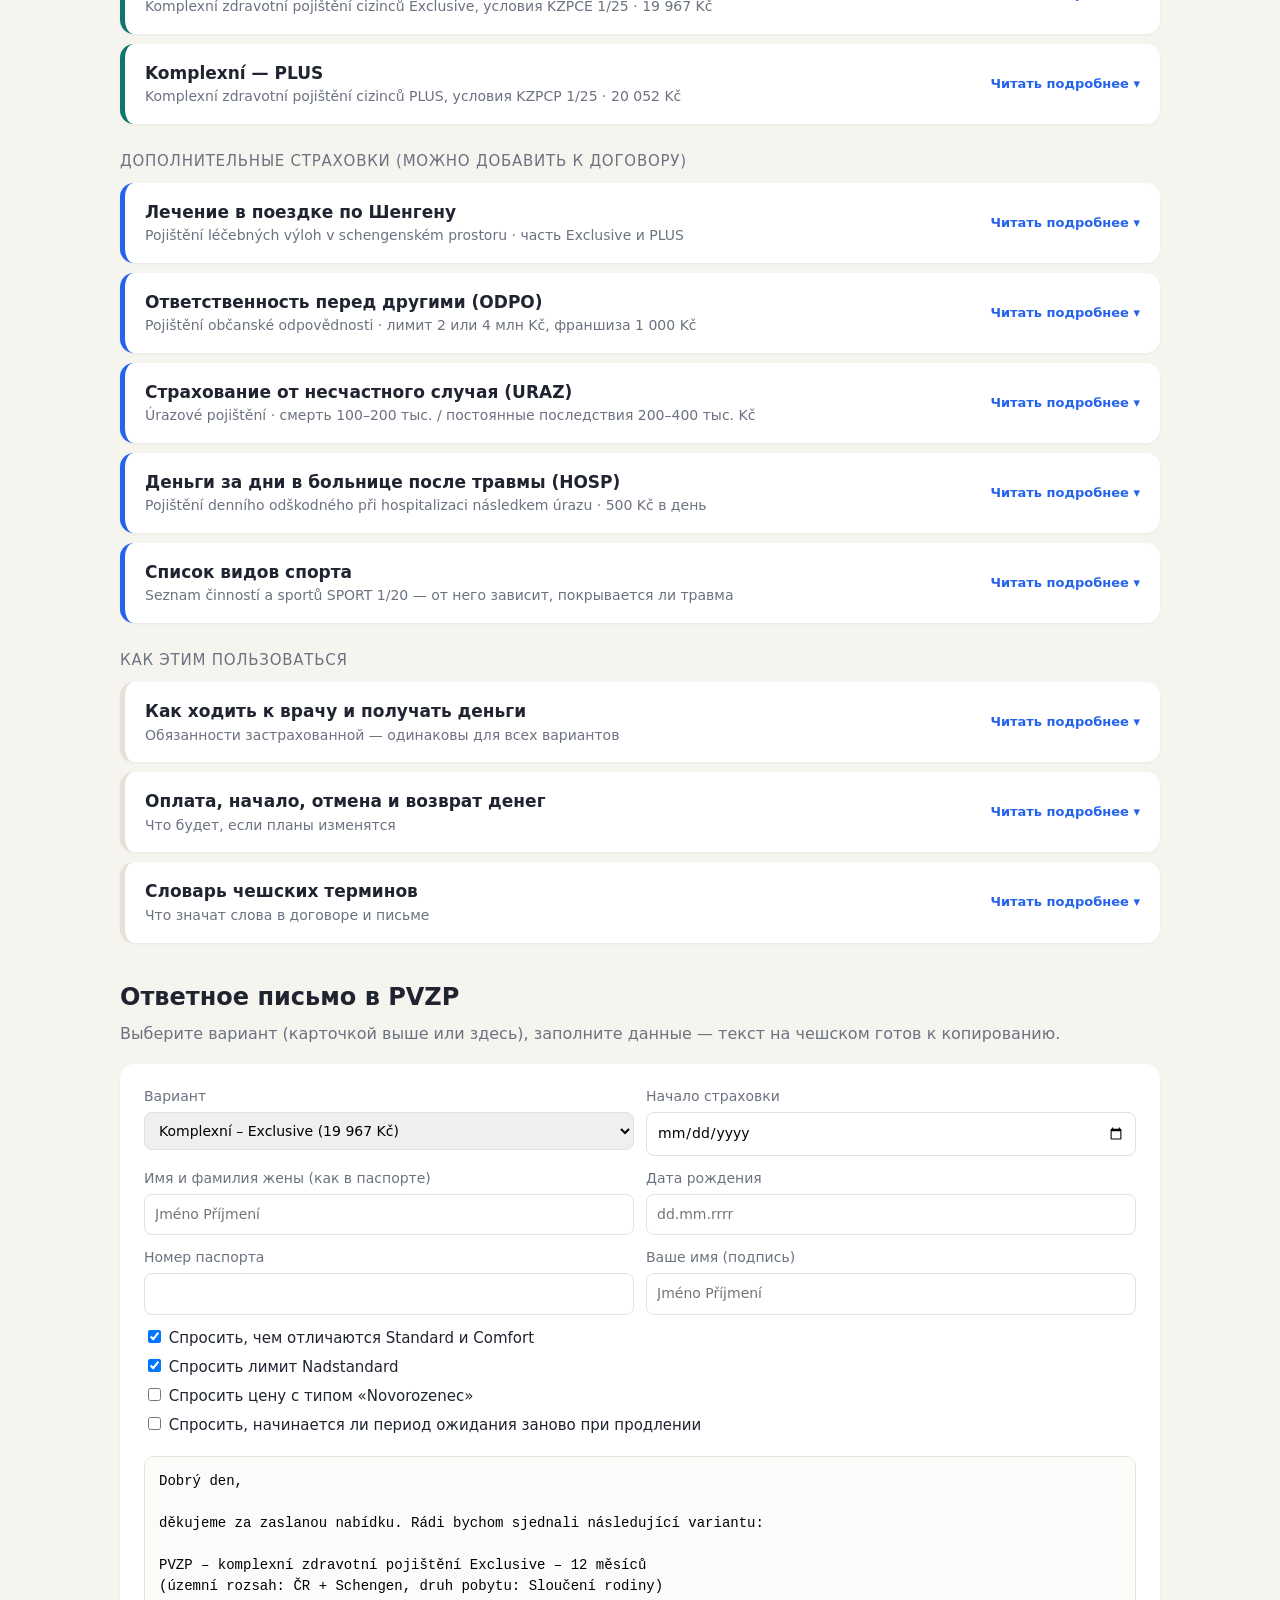
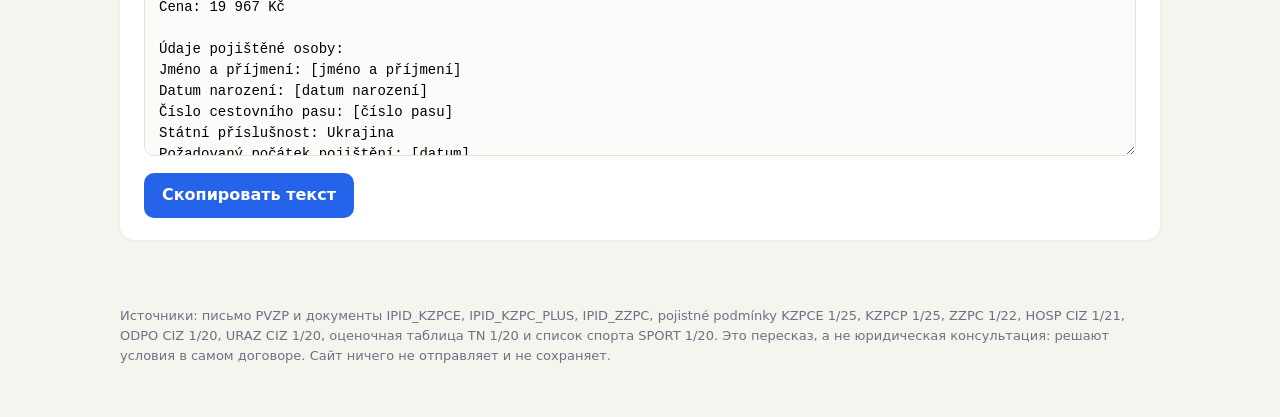
==== commit e97da7d2: "Add detailed sections for all PVZP documents Co-authored-by: Cursor <cursoragent@cursor.com>" ====
--- a/index.html
+++ b/index.html
@@ -148,6 +148,41 @@
     font: inherit; font-weight: 600; cursor: pointer; margin-top: 10px;
   }
   button:hover { filter: brightness(1.08); }
+  .plan .more { margin-top: 10px; font-size: 14px; color: var(--accent); text-decoration: none; font-weight: 600; }
+  .plan .more:hover { text-decoration: underline; }
+
+  .group-title { font-size: 15px; text-transform: uppercase; letter-spacing: .05em; color: var(--muted); margin: 26px 0 10px; }
+  details.acc {
+    background: var(--card); border-radius: var(--radius); margin-bottom: 10px;
+    box-shadow: 0 1px 3px rgba(0,0,0,.05); border-left: 5px solid var(--line);
+    scroll-margin-top: 16px;
+  }
+  details.acc.basic { border-left-color: var(--basic); }
+  details.acc.full { border-left-color: var(--full); }
+  details.acc.addon { border-left-color: var(--accent); }
+  details.acc summary {
+    cursor: pointer; padding: 16px 20px; font-weight: 600; font-size: 17px; list-style: none;
+    display: flex; justify-content: space-between; align-items: center; gap: 12px;
+  }
+  details.acc summary::-webkit-details-marker { display: none; }
+  details.acc summary::after { content: "Читать подробнее ▾"; font-size: 13px; color: var(--accent); white-space: nowrap; }
+  details.acc[open] summary::after { content: "Свернуть ▴"; }
+  details.acc summary .s { display: block; font-weight: 400; font-size: 14px; color: var(--muted); }
+  details.acc .body { padding: 0 22px 20px; }
+  details.acc .body h4 { margin: 18px 0 6px; font-size: 16px; }
+  details.acc .body ul { margin: 4px 0; padding-left: 20px; }
+  details.acc .body li { margin-bottom: 4px; }
+  details.acc .body table { box-shadow: none; border: 1px solid var(--line); margin: 8px 0; }
+  .src { font-size: 13px; color: var(--muted); margin-top: 14px; }
+  .pill { display: inline-block; font-size: 12px; padding: 2px 8px; border-radius: 999px; margin: 2px 4px 2px 0; }
+  .pill.ok { background: #e7f6ec; color: var(--ok); }
+  .pill.dang { background: var(--warn-soft); color: var(--warn); }
+  .pill.ext { background: #fde8e8; color: var(--no); }
+  .pill.none { background: #eee; color: #555; }
+  .cols3 { display: grid; grid-template-columns: repeat(4, 1fr); gap: 12px; }
+  .cols3 > div { background: #fbfaf7; border-radius: 10px; padding: 12px; font-size: 14px; }
+  @media (max-width: 900px) { .cols3 { grid-template-columns: 1fr 1fr; } }
+
   footer { color: var(--muted); font-size: 13px; padding: 30px 0 50px; }
 
   @media (max-width: 900px) {
@@ -224,6 +259,7 @@
         <li>Скорее всего меньший лимит (1,8 млн Kč)</li>
         <li>Без беременности и родов</li>
       </ul>
+      <a class="more" href="#d-zzpc">Читать подробнее →</a>
       <div class="pick">Выбрать</div>
     </div>
     <div class="plan basic" data-id="comfort">
@@ -237,6 +273,7 @@
         <li>Скорее всего выше лимиты (10 млн Kč, зубы/лекарства 10 тыс.)</li>
         <li>Без беременности и родов</li>
       </ul>
+      <a class="more" href="#d-zzpc">Читать подробнее →</a>
       <div class="pick">Выбрать</div>
     </div>
     <div class="plan full" data-id="exclusive">
@@ -252,6 +289,7 @@
         <li>Беременность и роды (после ожидания)</li>
         <li>Нужна анкета о здоровье, иногда осмотр</li>
       </ul>
+      <a class="more" href="#d-exclusive">Читать подробнее →</a>
       <div class="pick">Выбрать</div>
     </div>
     <div class="plan full" data-id="plus">
@@ -266,6 +304,7 @@
         <li>Болезни, которые были до страховки, исключены</li>
         <li>Беременность и роды (после ожидания)</li>
       </ul>
+      <a class="more" href="#d-plus">Читать подробнее →</a>
       <div class="pick">Выбрать</div>
     </div>
   </div>
@@ -417,6 +456,334 @@
   </div>
 </section>
 
+<section id="details">
+  <h2>Подробности по всем документам</h2>
+  <p class="sub">Пересказ всех 11 PDF из письма. Нажмите на блок, чтобы раскрыть.</p>
+
+  <div class="group-title">Основные варианты</div>
+
+  <details class="acc basic" id="d-zzpc">
+    <summary><span>Základní — Standard и Comfort<span class="s">Základní zdravotní pojištění cizinců, условия ZZPC 1/22 · 6 390 / 14 571 Kč</span></span></summary>
+    <div class="body">
+      <h4>Для чего этот продукт</h4>
+      <p>По документам он «určen pro případ náhlého onemocnění nebo úrazu» и рассчитан на краткосрочное пребывание в ЧР (до 90 дней).
+         По сути это туристическая страховка, но MV ČR её принимает, раз PVZP предлагает её для «Sloučení rodiny».</p>
+
+      <h4>Что оплачивается</h4>
+      <ul>
+        <li><b>Nutná a neodkladná péče</b>: обследование для диагноза, необходимое лечение, госпитализация в многоместной палате, срочная операция, транспорт до больницы и обратно</li>
+        <li>Неотложная стоматология: только чтобы снять внезапную боль или лечить травму</li>
+        <li>Лекарства по рецепту, но только связанные с экстренным случаем и только если рецепт дороже 100 Kč</li>
+        <li>Репатриация на Украину, если позволяет состояние и согласен врач, а также перевозка тела в случае смерти</li>
+        <li>Асистенция 24/7: подскажет врача, запишет на приём, гарантирует оплату больнице</li>
+      </ul>
+
+      <h4>Лимиты</h4>
+      <table>
+        <tr><th></th><th>Вариант пониже</th><th>Вариант повыше</th></tr>
+        <tr><td>Лечение, репатриация, перевозка (на один случай)</td><td>1 800 000 Kč</td><td>10 000 000 Kč</td></tr>
+        <tr><td>Зубы (в год)</td><td>5 000 Kč</td><td>10 000 Kč</td></tr>
+        <tr><td>Лекарства по рецепту (в год)</td><td>5 000 Kč</td><td>10 000 Kč</td></tr>
+      </table>
+      <p>В документах есть только эти две пары лимитов. Скорее всего, Standard — нижняя, а Comfort — верхняя, но в письме это не сказано: лучше уточнить у PVZP.</p>
+
+      <h4>Что НЕ оплачивается (главное)</h4>
+      <ul>
+        <li><b>Всё, что связано с беременностью и родами</b>, а также обследования ради контрацепции и сама контрацепция</li>
+        <li>Профилактические осмотры, прививки, контрольные обследования</li>
+        <li>Лечение, которое «можно отложить до возвращения на родину»</li>
+        <li>Обычная стоматология, протезы, брекеты</li>
+        <li>Болезни, которые были или проявлялись ещё до заключения договора</li>
+        <li>Психолог и психотерапия, реабилитация, физиотерапия, лечение в санатории</li>
+        <li>Гепатиты, ЗППП, ВИЧ (с момента диагноза)</li>
+        <li>Очки, линзы, слуховые аппараты</li>
+        <li>Доплаты за лекарства и регуляционные сборы</li>
+        <li>Случаи под алкоголем или наркотиками (кроме травм), профессиональный, экстремальный и «нестрахуемый» спорт</li>
+        <li>Всё, что произошло на Украине (в стране паспорта)</li>
+      </ul>
+
+      <h4>Территория</h4>
+      <p>Шенген и транзитные страны по дороге. Чехия тоже входит.</p>
+
+      <h4>Тип по спорту</h4>
+      <p>В условиях «Standard» означает тип, в который включены обычные виды спорта (см. список спорта ниже). Есть ещё тип «Nebezpečné sporty» с опасными видами за доплату.</p>
+
+      <h4>Возврат денег при досрочном прекращении</h4>
+      <p>При отказе от договора PVZP вернёт неиспользованную часть, удержав административные расходы (20 %) и уже выплаченное. Если договор прекратился из-за страхового случая, деньги не возвращаются совсем.</p>
+
+      <p class="src">Источник: PVZP_IPID_ZZPC_cz.pdf, PVZP_webHiffZzpc_VPP_cz.pdf (статьи 5–7, 13).</p>
+    </div>
+  </details>
+
+  <details class="acc full" id="d-exclusive">
+    <summary><span>Komplexní — Exclusive (рекомендую)<span class="s">Komplexní zdravotní pojištění cizinců Exclusive, условия KZPCE 1/25 · 19 967 Kč</span></span></summary>
+    <div class="body">
+      <h4>Что это</h4>
+      <p>Страховка для иностранцев, которые живут в ЧР долго. Покрывает медицину <b>в том же объёме, что государственная страховка оплачивает гражданам ЧР</b>, у договорных врачей PVZP, без оплаты на месте. В неё входят амбулаторное и стационарное лечение, диагностика, <b>профилактика</b>, диспансерное наблюдение, скорая и неотложка, лекарства, транспорт, репатриация, <b>беременность и роды</b>.</p>
+
+      <h4>Лимиты</h4>
+      <ul>
+        <li><b>10 000 000 Kč на один случай</b>. В этот лимит входят и стоматология, и лекарства по рецепту — отдельного маленького лимита на них нет</li>
+        <li>Лимит Nadstandard — сумма прописана в договоре (в письме её нет)</li>
+        <li>По желанию: доп. лимит на необязательные прививки — 2 000 Kč за каждый месяц страховки</li>
+      </ul>
+
+      <h4>Nadstandard — что сверх обычного</h4>
+      <p>Это оплачивается из отдельного лимита по чекам:</p>
+      <ul>
+        <li>Прививки, которые обычно не оплачиваются (например, от клещевого энцефалита)</li>
+        <li>Лекарства и медтовары без рецепта из аптеки</li>
+        <li><b>Гормональная контрацепция</b></li>
+        <li>Очки, контактные линзы, слуховые аппараты</li>
+        <li>Пластиковый лёгкий гипс</li>
+        <li>Ходунки, инвалидные коляски</li>
+        <li>Такси или дорога до врача (до 500 Kč за раз, нужна справка врача)</li>
+        <li>Профилактические анализы и обследования, справки (для водительских прав, для спорта и т.п.)</li>
+        <li>Гигиена зубов, белые пломбы</li>
+        <li>Платная палата или питание в больнице</li>
+      </ul>
+
+      <h4>Беременность и роды</h4>
+      <ul>
+        <li>Период ожидания: <b>3 месяца на беременность</b>, <b>8 месяцев на роды</b> от даты начала договора</li>
+        <li>Если взять тип «Novorozenec», периода ожидания нет, а ещё оплачивается уход за новорождённым сразу после родов (без перерыва госпитализации, максимум до 3 месяцев возраста)</li>
+        <li>Есть также тип «Profesionální sporty» для профессиональных спортсменов (не ваш случай)</li>
+      </ul>
+
+      <h4>Что не оплачивается</h4>
+      <ul>
+        <li>То, что не оплачивает гражданам ЧР и государственная страховка (кроме Nadstandard)</li>
+        <li>Лечение у недоговорного врача. Исключение — внезапное ухудшение с угрозой здоровью или жизни, и то только пока нельзя перейти к договорному</li>
+        <li>Всё вне срока страховки</li>
+      </ul>
+
+      <h4>Анкета о здоровье</h4>
+      <p>Нужно правдиво заполнить <b>Zdravotní dotazník</b>, иногда PVZP просит пройти осмотр. Если в анкете что-то скрыть, а потом лечение понадобится из-за болезни, которая была до договора, PVZP ничего не заплатит (ст. 9 п. 10).
+         Зато, в отличие от PLUS, в условиях Exclusive <b>нет общего исключения «болезни до договора»</b>: что честно указано и принято, может покрываться.</p>
+
+      <h4>Если госпитализация длится дольше договора</h4>
+      <p>Лечение продолжается, пока не станет возможной репатриация.</p>
+
+      <h4>Возврат денег</h4>
+      <p>Если договор закончится раньше (окончание визы, переход в государственную страховку, отказ) и страховых случаев не было, PVZP вернёт неиспользованную часть минус 20 % (максимум 3 000 Kč) и минус то, что вы «перерасходовали» из Nadstandard.</p>
+
+      <p class="src">Источник: PVZP_IPID_KZPCE_cz.pdf, PVZP_webHiffKzpcE_VPP_cz.pdf (раздел A ст. 9–10, раздел B ст. 3–4).</p>
+    </div>
+  </details>
+
+  <details class="acc full" id="d-plus">
+    <summary><span>Komplexní — PLUS<span class="s">Komplexní zdravotní pojištění cizinců PLUS, условия KZPCP 1/25 · 20 052 Kč</span></span></summary>
+    <div class="body">
+      <h4>Чем похож на Exclusive</h4>
+      <p>Та же основа: медицина у договорных врачей в объёме государственной страховки, лимит 10 млн Kč на случай, тот же список Nadstandard, те же периоды ожидания (3 и 8 месяцев) и тот же тип «Novorozenec».</p>
+
+      <h4>Чем хуже Exclusive</h4>
+      <table>
+        <tr><th></th><th>Exclusive</th><th>PLUS</th></tr>
+        <tr><td>Стоматология</td><td>в общем лимите 10 млн</td><td><b>макс. 5 000 Kč в год</b>, только острая боль, травма и профилактический осмотр</td></tr>
+        <tr><td>Лекарства по рецепту</td><td>в общем лимите 10 млн</td><td><b>макс. 5 000 Kč в год</b></td></tr>
+        <tr><td>Болезни, которые были до договора</td><td>по анкете</td><td><b>исключены</b></td></tr>
+        <tr><td>Доплаты за лекарства, регуляционные сборы</td><td>не исключены явно</td><td><b>исключены</b></td></tr>
+        <tr><td>Цена</td><td>19 967 Kč</td><td>20 052 Kč</td></tr>
+      </table>
+
+      <h4>Отдельный список исключений PLUS</h4>
+      <ul>
+        <li>Санаторий, гомеопатия, иглоукалывание</li>
+        <li>Регуляционные сборы и доплаты</li>
+        <li>Принудительное лечение</li>
+        <li>Война, оружие, взрывчатка</li>
+        <li>Беспорядки и преступления, алкоголь и наркотики (кроме травм)</li>
+        <li>Обследования «по личному желанию»: косметика, прерывание беременности, бесплодие, контрацепция, справки</li>
+        <li>Лекарства без рецепта или начатые до договора</li>
+        <li>Необязательные прививки (если не докуплены)</li>
+      </ul>
+      <p>Важно: <b>на профилактику, диспансерное наблюдение и беременность с родами эти исключения не распространяются</b>.</p>
+
+      <h4>Плюс PLUS</h4>
+      <p>В IPID не упомянута анкета о здоровье. Если болезнь началась в поездке по Шенгену и требует продолжения лечения в ЧР, PLUS это явно покрывает (ст. 3 п. 3).</p>
+
+      <p class="src">Источник: PVZP_IPID_KZPC_PLUS.pdf, PVZP_webHiffKzpc_VPP_cz.pdf (раздел B ст. 3–5).</p>
+    </div>
+  </details>
+
+  <div class="group-title">Дополнительные страховки (можно добавить к договору)</div>
+
+  <details class="acc addon">
+    <summary><span>Лечение в поездке по Шенгену<span class="s">Pojištění léčebných výloh v schengenském prostoru · часть Exclusive и PLUS</span></span></summary>
+    <div class="body">
+      <p>Комплексная страховка сама действует только в Чехии. Эта допстраховка закрывает поездки в другие страны Шенгена. В письме указано «ČR + Schengen», так что, скорее всего, она уже включена в цену.</p>
+      <ul>
+        <li>Лимит <b>2 000 000 Kč на все случаи за весь срок</b>, из них стоматология — 10 000 Kč в год</li>
+        <li>Только неотложная помощь: врач, операция, больница, лекарства до возвращения, транспорт, перевозка обратно в ЧР</li>
+        <li>Обычный и рабочий отпуск, обычный спорт и опасный спорт из списка (без экстремального)</li>
+        <li>Если застряли из-за стихии, забастовки, поломки транспорта или теракта — автоматически продлевается до 7 дней бесплатно</li>
+        <li><b>Не оплачивается</b>: роды, в том числе преждевременные, послеродовой период, аборт, ЭКО, лечение бесплодия, наблюдение беременности и УЗИ, контрацепция, а также поездки ради лечения и то, что можно отложить до возвращения</li>
+      </ul>
+      <p>На поздних сроках беременности за границей лучше не рожать: такие роды эта страховка не покрывает.</p>
+      <p class="src">Источник: раздел C в PVZP_webHiffKzpcE_VPP_cz.pdf и PVZP_webHiffKzpc_VPP_cz.pdf.</p>
+    </div>
+  </details>
+
+  <details class="acc addon">
+    <summary><span>Ответственность перед другими (ODPO)<span class="s">Pojištění občanské odpovědnosti · лимит 2 или 4 млн Kč, франшиза 1 000 Kč</span></span></summary>
+    <div class="body">
+      <p>Платит, если она случайно причинит вред чужим людям или их вещам: например, затопит соседей, собьёт кого-то на велосипеде, собака кого-то укусит.</p>
+      <h4>Что покрывается</h4>
+      <ul>
+        <li>Быт: ведение хозяйства и бытовая техника</li>
+        <li>Отдых, развлечения, спорт, включая соревнования и командные виды</li>
+        <li>Пешеход, велосипедист (и электровелосипед до 250 W / 25 км/ч), верховая езда</li>
+        <li>Домашние животные</li>
+        <li>Маленькие лодки без регистрации, дроны без регистрации</li>
+        <li>Ущерб <b>съёмной квартире</b>, но только от пожара, дыма, взрыва или протечки воды</li>
+        <li>Компенсация за вред здоровью, моральный вред, ущерб вещам и животным, расходы на юриста и суд</li>
+      </ul>
+      <h4>Лимиты</h4>
+      <p>2 000 000 или 4 000 000 Kč на один случай, за год — максимум двойной лимит. Франшиза 1 000 Kč: если ущерб меньше, ничего не выплачивается.</p>
+      <h4>Что не покрывается</h4>
+      <ul>
+        <li>Вред членам семьи, которые живут вместе (то есть мужу)</li>
+        <li>Машины, мотоциклы, водные скутеры, зарегистрированные лодки и дроны</li>
+        <li>Ущерб работодателю или на работе</li>
+        <li>Чужие вещи, которые взяты в пользование (кроме съёмного жилья при пожаре или воде)</li>
+        <li>Умышленный вред, алкоголь или наркотики, штрафы</li>
+        <li>Владение недвижимостью</li>
+      </ul>
+      <p class="src">Источник: PVZP_WebHiffKzpcE_ODPO_cz.pdf.</p>
+    </div>
+  </details>
+
+  <details class="acc addon">
+    <summary><span>Страхование от несчастного случая (URAZ)<span class="s">Úrazové pojištění · смерть 100–200 тыс. / постоянные последствия 200–400 тыс. Kč</span></span></summary>
+    <div class="body">
+      <p>Разовая выплата деньгами при серьёзной травме. На лечение эти деньги не идут — его оплачивает основная страховка.</p>
+      <h4>Варианты сумм</h4>
+      <table>
+        <tr><th>Смерть от несчастного случая</th><th>Постоянные последствия травмы</th></tr>
+        <tr><td>100 000 Kč</td><td>200 000 Kč</td></tr>
+        <tr><td>150 000 Kč</td><td>300 000 Kč</td></tr>
+        <tr><td>200 000 Kč</td><td>400 000 Kč</td></tr>
+      </table>
+      <h4>Как считается выплата</h4>
+      <ul>
+        <li>Постоянные последствия оценивают в процентах по таблице «Oceňovací tabulka TN» (отдельный PDF, около 290 видов травм). Например, мелкий дефект свода черепа — 5 %, тяжёлые неврологические нарушения — до 80 %</li>
+        <li><b>Прогрессивная выплата</b>: при последствиях больше 25 % сумма удваивается, больше 50 % — утраивается, больше 75 % — учетверяется</li>
+        <li>Обычно в первый год выплачивают, только если последствия уже окончательные. Иначе возможен аванс, а окончательная оценка — максимум через 3 года</li>
+        <li>При смерти деньги получает указанный в договоре человек, если не указан — муж, дальше дети, родители, наследники</li>
+      </ul>
+      <h4>Что не считается травмой или урезается</h4>
+      <ul>
+        <li>Грыжи межпозвоночных дисков и боли в спине без перелома позвонка</li>
+        <li>Травмы из-за болезни (эпилепсия, инфаркт, инсульт, диабет), «усталостные» переломы, надрывы от поднятия тяжестей</li>
+        <li>Под алкоголем, а также при грубом нарушении ПДД выплата может быть урезана вдвое</li>
+        <li>Только обычный спорт, без опасного и экстремального</li>
+        <li>Если пропущен назначенный контроль у врача, выплаты нет</li>
+      </ul>
+      <p>Территория — Шенген, включая ЧР.</p>
+      <p class="src">Источник: PVZP_WebHiffKzpcE_URAZ_cz.pdf, PVZP_WebHiffKzpcE_OTTN_cz.pdf.</p>
+    </div>
+  </details>
+
+  <details class="acc addon">
+    <summary><span>Деньги за дни в больнице после травмы (HOSP)<span class="s">Pojištění denního odškodného při hospitalizaci následkem úrazu · 500 Kč в день</span></span></summary>
+    <div class="body">
+      <ul>
+        <li>За каждый день в больнице <b>из-за травмы</b> (не болезни и не родов) выплачивается 500 Kč наличными на счёт</li>
+        <li>Считаются полные сутки; меньше 24 часов — ничего, первый и последний день считаются как один</li>
+        <li>Максимум 365 дней за срок договора</li>
+        <li>Выплата после выписки; если лежит больше 3 месяцев — можно попросить аванс</li>
+        <li>Шенген, включая ЧР; только обычный спорт</li>
+        <li>Не платят: алкоголь или наркотики, умышленный вред, психиатрия, санатории, косметические операции, травмы, которые были до договора</li>
+      </ul>
+      <p>Это скорее «приятный бонус», а не необходимость.</p>
+      <p class="src">Источник: PVZP_WebHiffKzpcE_HOSP_cz.pdf.</p>
+    </div>
+  </details>
+
+  <details class="acc addon">
+    <summary><span>Список видов спорта<span class="s">Seznam činností a sportů SPORT 1/20 — от него зависит, покрывается ли травма</span></span></summary>
+    <div class="body">
+      <p>Все допстраховки и базовая страховка делят спорт на четыре группы. Примеры ниже — для точного списка откройте PDF (в нём таблица в 4 колонки).</p>
+      <div class="cols3">
+        <div><span class="pill ok">Без доплаты</span><br>
+          Бег и марафон, плавание, йога, фитнес и спортзал, аэробика, зумба, танцы, велотуризм, горный велосипед (не спуск), коньки и ролики, лыжи и сноуборд по трассам, беговые лыжи, теннис, бадминтон, волейбол, футбол, баскетбол, туризм до 3 000 м, катание на лошадях, сапборд, снорклинг, водные лыжи, виндсерфинг, гольф, боулинг
+        </div>
+        <div><span class="pill dang">Опасные — нужна доплата</span><br>
+          Боевые искусства (карате, дзюдо и т.п.), хоккей, регби, американский футбол, скалодром без страховки, горный бег, спуск на горном велосипеде, сноуборд-кросс, рафтинг III–IV, дайвинг с инструктором до 10 м, виа феррата A–C, треккинг до 5 000 м, квадроциклы и картинг, сёрфинг, вейкборд
+        </div>
+        <div><span class="pill ext">Экстремальные</span><br>
+          Банджи-джампинг, каньонинг, кайтсёрфинг, параплан и прыжки с парашютом, бокс и MMA, мотокросс, скитур, сплав V, дайвинг без инструктора глубже 10 м, виа феррата D
+        </div>
+        <div><span class="pill none">Не страхуются вообще</span><br>
+          Альпинизм, бейсджампинг, пещерный и подлёдный дайвинг, фрирайд, хели-ски, клифф-дайвинг, высокогорье выше 5 000 м, экспедиции в пустыню или джунгли, каскадёрство
+        </div>
+      </div>
+      <p class="src">Источник: PVZP_WebHiffKzpcE_SPORT_cz.pdf. Колонки в PDF слились при чтении, поэтому распределение примеров приблизительное — для важного спорта проверьте сами.</p>
+    </div>
+  </details>
+
+  <div class="group-title">Как этим пользоваться</div>
+
+  <details class="acc">
+    <summary><span>Как ходить к врачу и получать деньги<span class="s">Обязанности застрахованной — одинаковы для всех вариантов</span></span></summary>
+    <div class="body">
+      <ol>
+        <li><b>Перед врачом позвонить в асистенцию</b> (телефон на карточке страхования) и делать, как скажут. Если состояние не позволяет — может позвонить муж</li>
+        <li>У врача <b>сначала показать карточку застрахованного</b> (průkaz pojištěného)</li>
+        <li>Ходить к <b>договорным врачам PVZP</b>. К другим — только в настоящей экстренной ситуации</li>
+        <li>Если пришлось заплатить самой: забрать <b>оригиналы</b> чеков, счетов и рецептов, медицинские справки с диагнозом и сразу отправить их в PVZP вместе с формуляром</li>
+        <li>Лекарства возмещаются по максимальной цене из списка VZP (cena MAX)</li>
+        <li>Выполнять указания врача, не отказываться от осмотра у врача, которого назначила PVZP</li>
+        <li>Срок выплаты: 15 дней после окончания проверки, проверка обычно до 3 месяцев</li>
+      </ol>
+    </div>
+  </details>
+
+  <details class="acc">
+    <summary><span>Оплата, начало, отмена и возврат денег<span class="s">Что будет, если планы изменятся</span></span></summary>
+    <div class="body">
+      <ul>
+        <li>Платится <b>сразу за весь срок</b> — наличными, картой или переводом</li>
+        <li>Страховка начинается в 0:00 указанного дня, но <b>не раньше следующего дня после оплаты</b> или заключения договора</li>
+        <li>Онлайн-договор (на расстоянии) можно отменить без причины в течение <b>14 дней</b></li>
+        <li>В течение 2 месяцев после заключения можно расторгнуть с уведомлением за 8 дней</li>
+        <li>После страхового случая — в течение 3 месяцев, с уведомлением за 1 месяц</li>
+        <li>Страховка заканчивается сама, если в визе отказали или истёк её срок, при переходе в государственную страховку (нужно прислать копию карточки государственной страховки) или если не заплатили</li>
+        <li>Отъезд из ЧР сам по себе страховку не прекращает</li>
+        <li>При досрочном окончании нужно в течение 5 дней <b>вернуть карточку застрахованного</b></li>
+        <li>Возврат в комплексной: неиспользованная часть минус 20 % (макс. 3 000 Kč) — только если не было страховых случаев</li>
+        <li>Все изменения договора — только письменно, язык общения — чешский</li>
+      </ul>
+    </div>
+  </details>
+
+  <details class="acc">
+    <summary><span>Словарь чешских терминов<span class="s">Что значат слова в договоре и письме</span></span></summary>
+    <div class="body">
+      <table>
+        <tr><td><b>Pojistník</b></td><td>Тот, кто заключает договор и платит (например, муж)</td></tr>
+        <tr><td><b>Pojištěný</b></td><td>Тот, кто застрахован (жена)</td></tr>
+        <tr><td><b>Pojistná událost</b></td><td>Страховой случай</td></tr>
+        <tr><td><b>Pojistné / pojistné plnění</b></td><td>Цена страховки / выплата по страховке</td></tr>
+        <tr><td><b>Limit pojistného plnění</b></td><td>Максимальная сумма, которую заплатит страховая</td></tr>
+        <tr><td><b>Čekací doba</b></td><td>Период ожидания, когда что-то ещё не покрывается</td></tr>
+        <tr><td><b>Výluka</b></td><td>Исключение — то, что не оплачивается</td></tr>
+        <tr><td><b>Spoluúčast</b></td><td>Франшиза — часть, которую платите сами</td></tr>
+        <tr><td><b>Nutná a neodkladná péče</b></td><td>Срочная помощь, которую нельзя отложить</td></tr>
+        <tr><td><b>Smluvní zdravotnické zařízení</b></td><td>Договорная клиника или врач страховой</td></tr>
+        <tr><td><b>Asistenční služba</b></td><td>Горячая линия 24/7 страховой</td></tr>
+        <tr><td><b>Průkaz pojištěného</b></td><td>Карточка застрахованного — показывать у врача</td></tr>
+        <tr><td><b>Nadstandard</b></td><td>Доп. лимит на то, что не оплачивает даже государственная страховка</td></tr>
+        <tr><td><b>Repatriace</b></td><td>Перевозка больного на родину</td></tr>
+        <tr><td><b>Zdravotní dotazník</b></td><td>Анкета о здоровье</td></tr>
+        <tr><td><b>Výpověď / odstoupení</b></td><td>Расторжение / отказ от договора</td></tr>
+        <tr><td><b>Zánik pojistného zájmu</b></td><td>Страховка больше не нужна (например, визу отказали)</td></tr>
+      </table>
+    </div>
+  </details>
+</section>
+
 <section>
   <h2>Ответное письмо в PVZP</h2>
   <p class="sub">Выберите вариант (карточкой выше или здесь), заполните данные — текст на чешском готов к копированию.</p>
@@ -463,7 +830,7 @@
 </section>
 
 <footer>
-  Источники: письмо PVZP и документы IPID_KZPCE, IPID_KZPC_PLUS, IPID_ZZPC и pojistné podmínky KZPCE 1/25, KZPCP 1/25, ZZPC 1/22 из папки «pojisteni invo pvzp».
+  Источники: письмо PVZP и документы IPID_KZPCE, IPID_KZPC_PLUS, IPID_ZZPC, pojistné podmínky KZPCE 1/25, KZPCP 1/25, ZZPC 1/22, HOSP CIZ 1/21, ODPO CIZ 1/20, URAZ CIZ 1/20, оценочная таблица TN 1/20 и список спорта SPORT 1/20.
   Это пересказ, а не юридическая консультация: решают условия в самом договоре. Сайт ничего не отправляет и не сохраняет.
 </footer>
 
@@ -486,6 +853,14 @@
     buildMail();
   }
   planCards.forEach(c => c.addEventListener("click", () => selectPlan(c.dataset.id)));
+
+  document.querySelectorAll(".plan .more").forEach(a => a.addEventListener("click", e => {
+    e.preventDefault();
+    e.stopPropagation();
+    const d = document.querySelector(a.getAttribute("href"));
+    d.open = true;
+    d.scrollIntoView({ behavior: "smooth", block: "start" });
+  }));
   mPlan.addEventListener("change", () => selectPlan(mPlan.value));
 
   function fmtDate(v) {
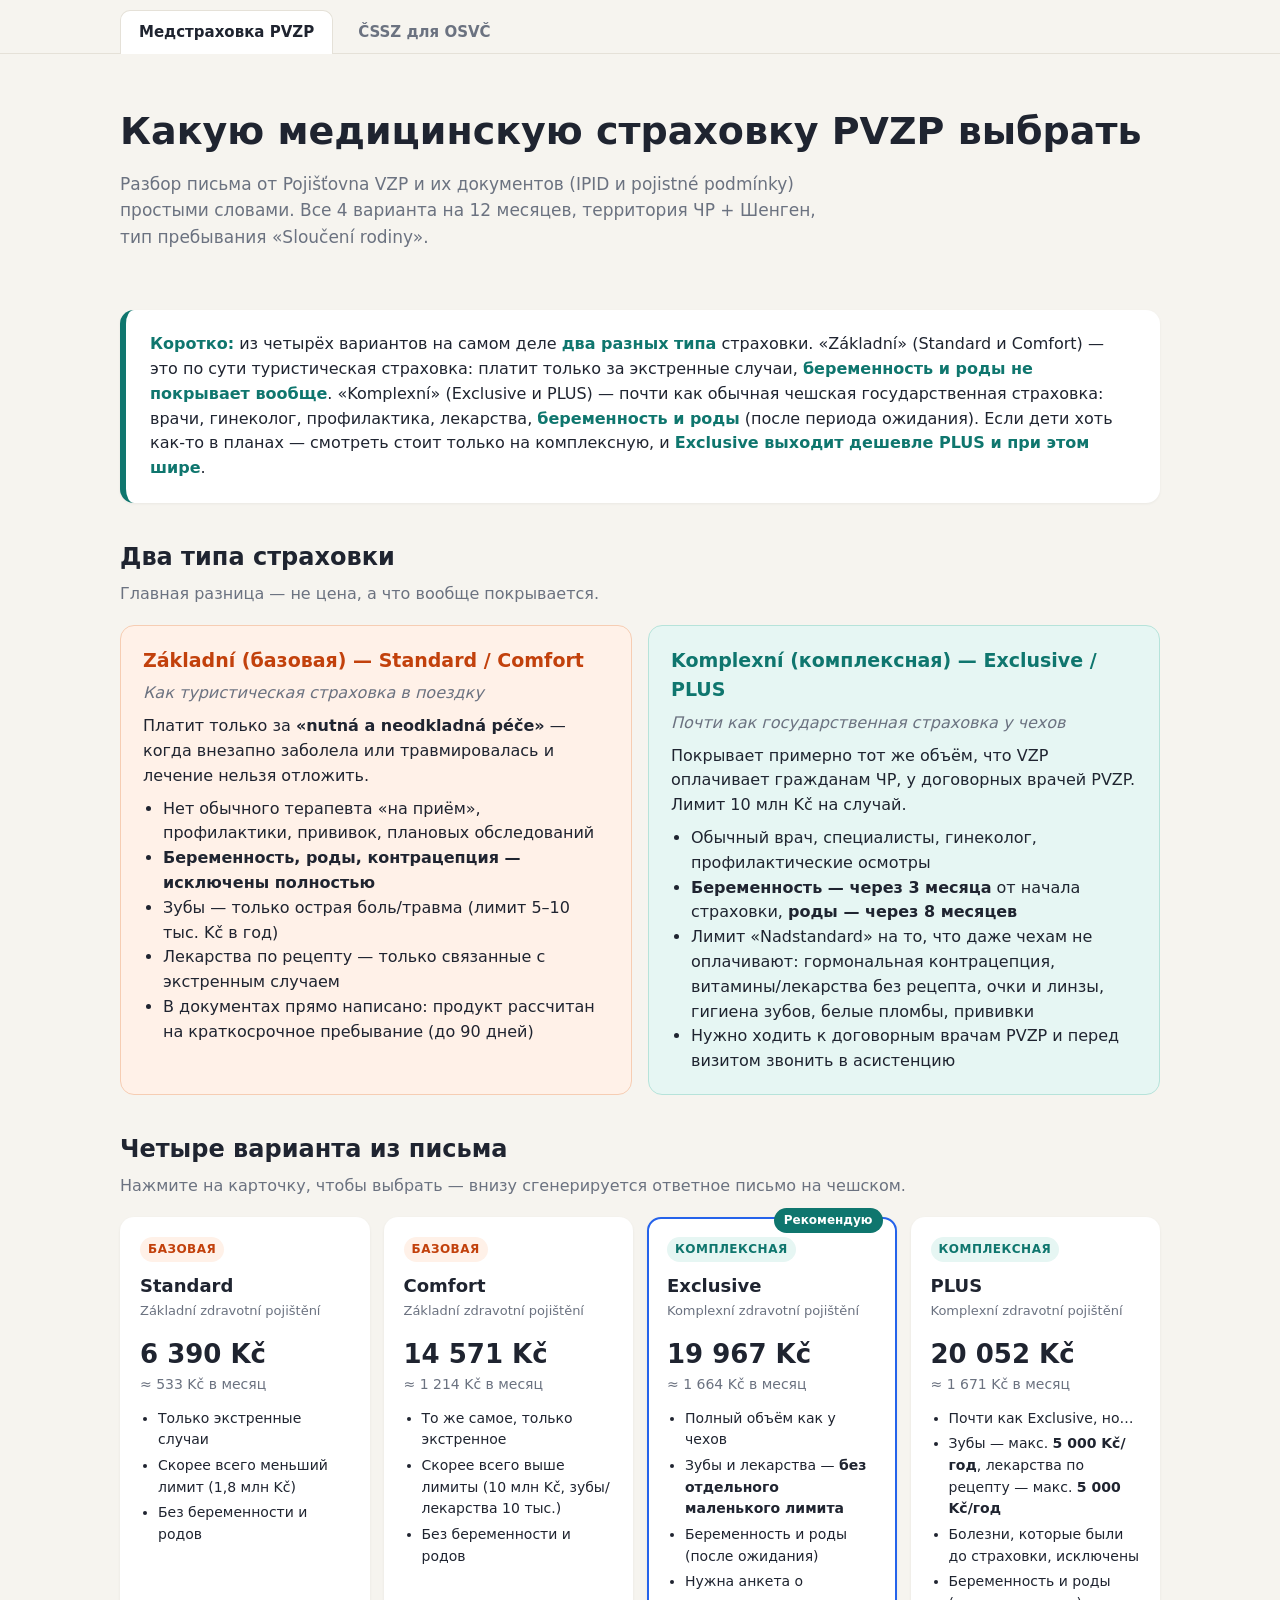
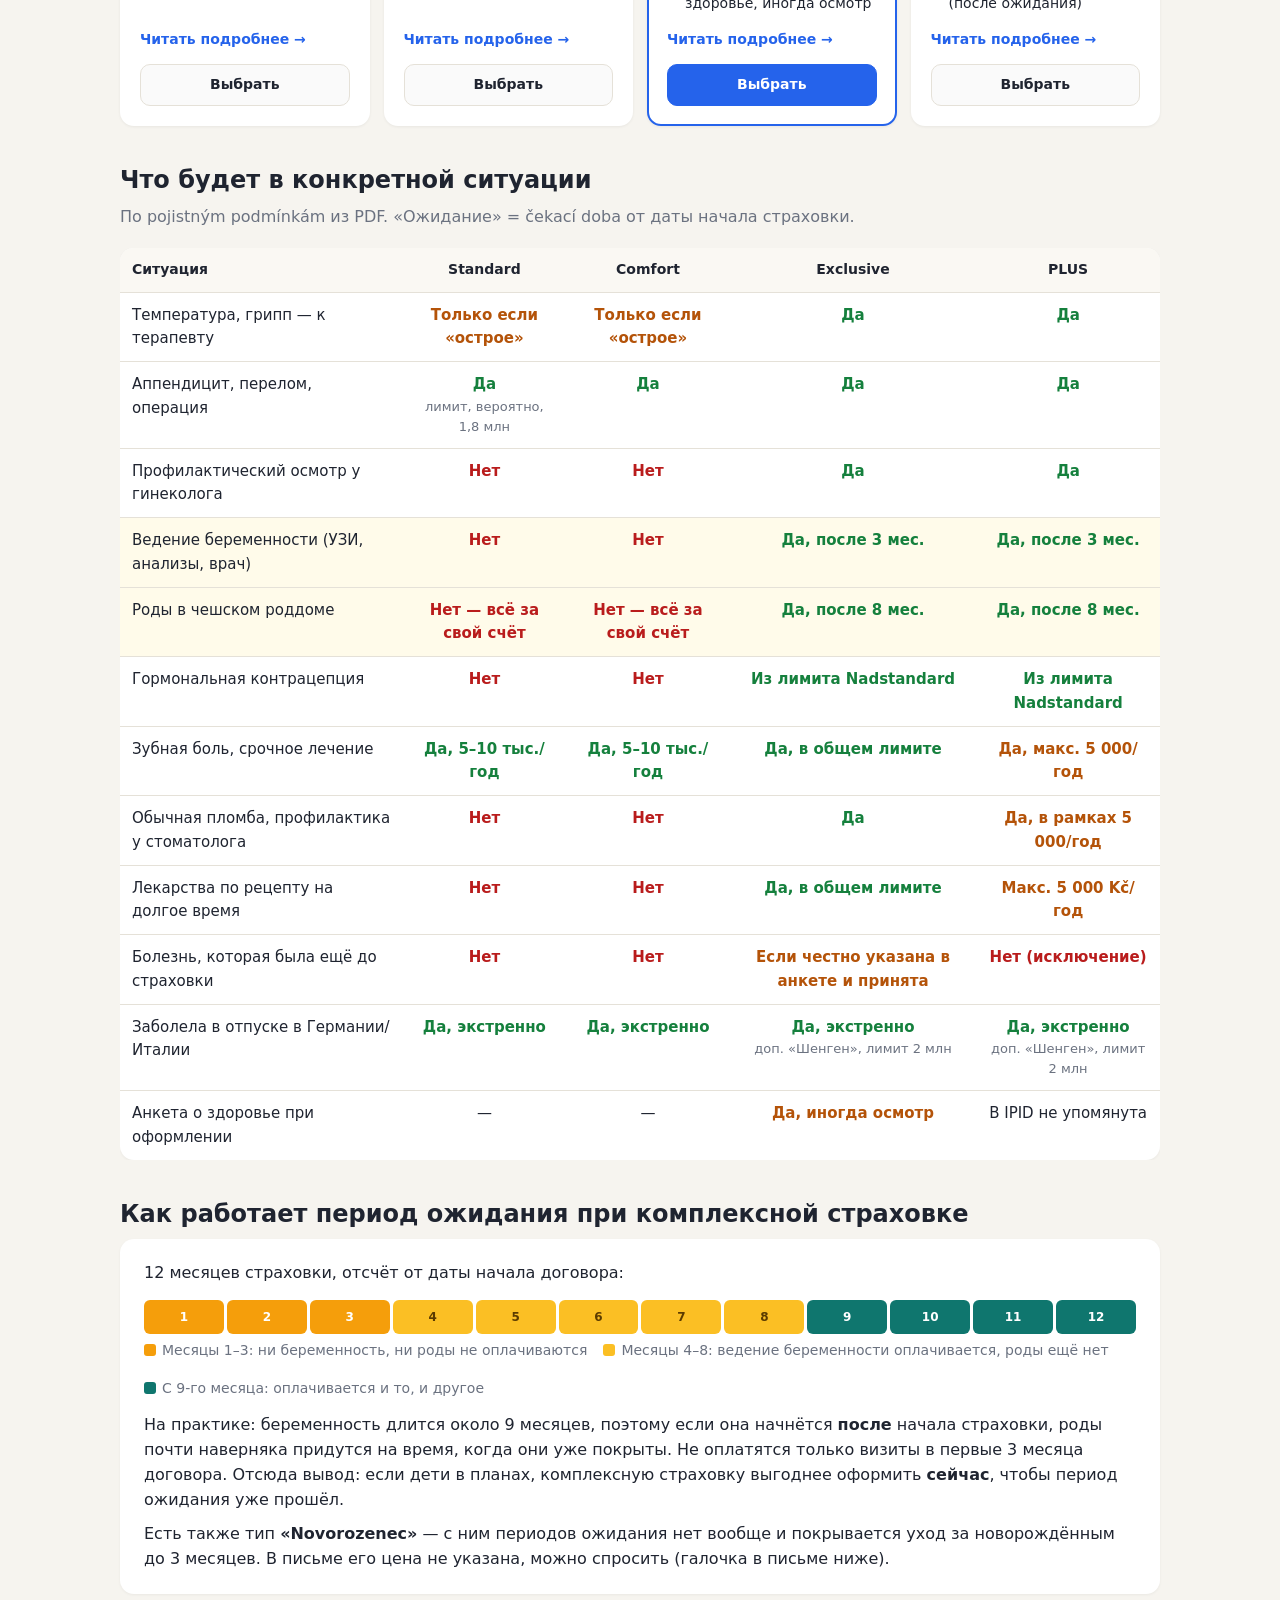
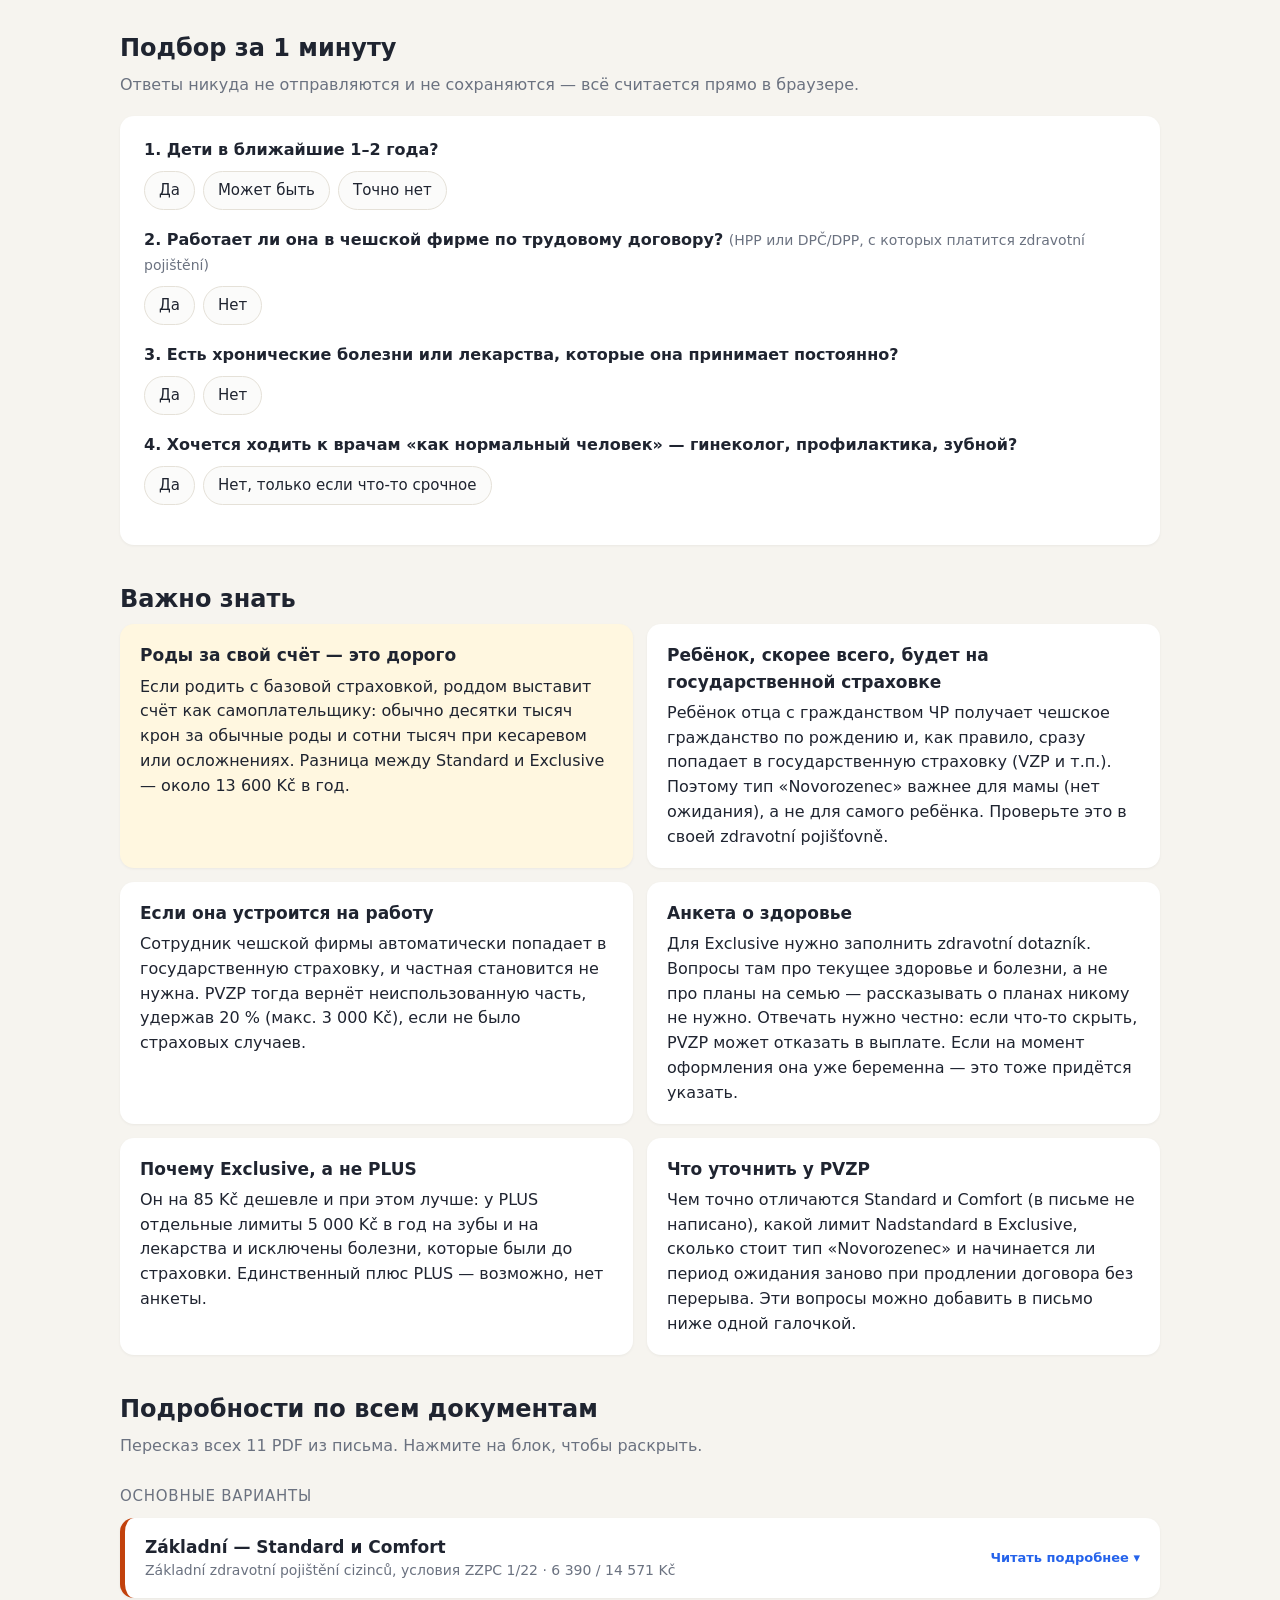
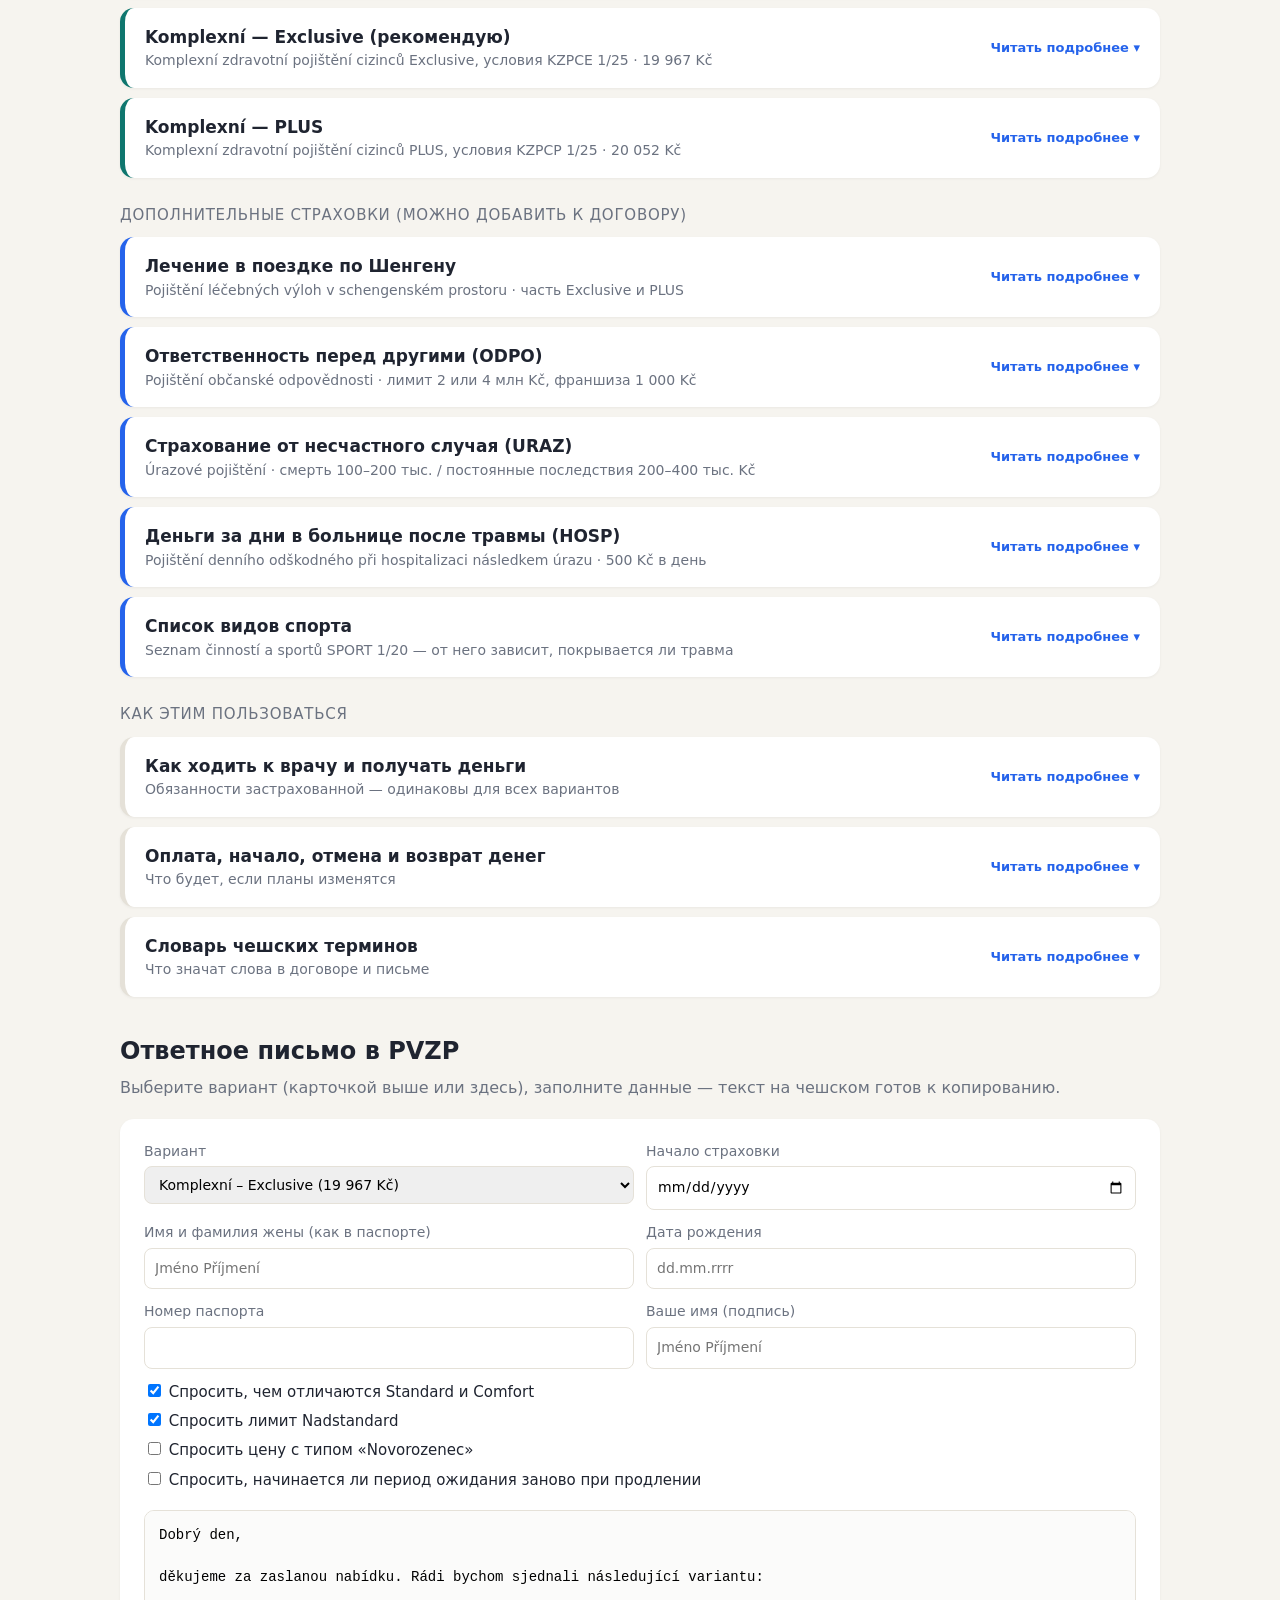
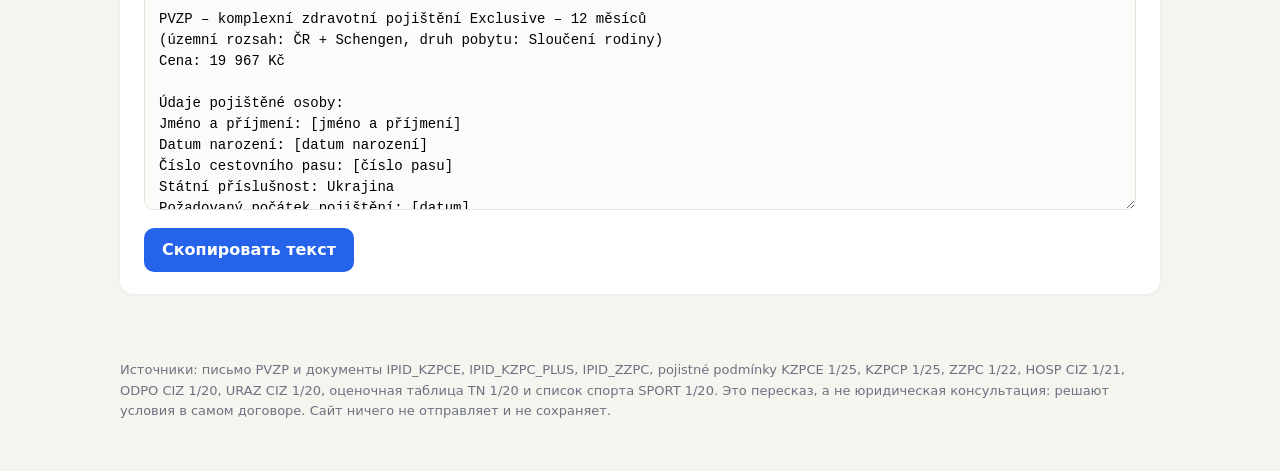
==== commit 10070c62: "Add ČSSZ tab for OSVČ, move styles to style.css Co-authored-by: Cursor <cursoragent@cursor.com>" ====
--- a/index.html
+++ b/index.html
@@ -4,197 +4,13 @@
 <meta charset="UTF-8">
 <meta name="viewport" content="width=device-width, initial-scale=1">
 <title>Какую страховку PVZP выбрать</title>
-<style>
-  :root {
-    --bg: #f6f4ef;
-    --card: #ffffff;
-    --ink: #1f2430;
-    --muted: #6b7280;
-    --line: #e5e1d8;
-    --basic: #c2410c;
-    --basic-soft: #fff1e8;
-    --full: #0f766e;
-    --full-soft: #e6f6f3;
-    --accent: #2563eb;
-    --warn: #b45309;
-    --warn-soft: #fff7e0;
-    --ok: #15803d;
-    --no: #b91c1c;
-    --radius: 14px;
-  }
-  * { box-sizing: border-box; }
-  body {
-    margin: 0;
-    font-family: "Segoe UI", system-ui, -apple-system, Roboto, Arial, sans-serif;
-    background: var(--bg);
-    color: var(--ink);
-    line-height: 1.55;
-  }
-  .wrap { max-width: 1080px; margin: 0 auto; padding: 0 20px; }
-  header { padding: 48px 0 24px; }
-  header h1 { font-size: clamp(26px, 4vw, 38px); margin: 0 0 10px; }
-  header p { color: var(--muted); margin: 0; max-width: 720px; font-size: 17px; }
-  section { margin: 36px 0; }
-  h2 { font-size: 24px; margin: 0 0 6px; }
-  .sub { color: var(--muted); margin: 0 0 18px; }
-
-  .tldr {
-    background: var(--card); border-radius: var(--radius); padding: 22px 24px;
-    border-left: 6px solid var(--full); box-shadow: 0 1px 3px rgba(0,0,0,.05);
-  }
-  .tldr b { color: var(--full); }
-
-  .families { display: grid; grid-template-columns: 1fr 1fr; gap: 16px; }
-  .family { border-radius: var(--radius); padding: 20px 22px; }
-  .family.basic { background: var(--basic-soft); border: 1px solid #f6cdb3; }
-  .family.full { background: var(--full-soft); border: 1px solid #b6e3da; }
-  .family h3 { margin: 0 0 6px; font-size: 19px; }
-  .family.basic h3 { color: var(--basic); }
-  .family.full h3 { color: var(--full); }
-  .family .analogy { font-style: italic; color: var(--muted); margin-bottom: 8px; }
-  .family ul { margin: 8px 0 0; padding-left: 20px; }
-
-  .plans { display: grid; grid-template-columns: repeat(4, 1fr); gap: 14px; }
-  .plan {
-    background: var(--card); border-radius: var(--radius); padding: 18px;
-    border: 2px solid transparent; cursor: pointer; position: relative;
-    box-shadow: 0 1px 3px rgba(0,0,0,.06); transition: transform .12s, border-color .12s;
-    display: flex; flex-direction: column;
-  }
-  .plan:hover { transform: translateY(-2px); }
-  .plan.selected { border-color: var(--accent); }
-  .plan .tag {
-    font-size: 12px; font-weight: 600; text-transform: uppercase; letter-spacing: .04em;
-    padding: 3px 8px; border-radius: 999px; align-self: flex-start;
-  }
-  .plan.basic .tag { background: var(--basic-soft); color: var(--basic); }
-  .plan.full .tag { background: var(--full-soft); color: var(--full); }
-  .plan h3 { margin: 10px 0 2px; font-size: 18px; }
-  .plan .cz { color: var(--muted); font-size: 13px; }
-  .plan .price { font-size: 26px; font-weight: 700; margin: 12px 0 0; }
-  .plan .month { color: var(--muted); font-size: 14px; }
-  .plan ul { padding-left: 18px; margin: 12px 0 0; font-size: 14px; flex: 1; }
-  .plan li { margin-bottom: 4px; }
-  .plan .badge {
-    position: absolute; top: -11px; right: 12px; background: var(--full); color: #fff;
-    font-size: 12px; font-weight: 600; padding: 3px 10px; border-radius: 999px;
-  }
-  .plan .pick {
-    margin-top: 14px; padding: 9px; border-radius: 10px; border: 1px solid var(--line);
-    background: #fafafa; font-weight: 600; text-align: center; font-size: 14px;
-  }
-  .plan.selected .pick { background: var(--accent); color: #fff; border-color: var(--accent); }
-
-  table { width: 100%; border-collapse: collapse; background: var(--card); border-radius: var(--radius); overflow: hidden; box-shadow: 0 1px 3px rgba(0,0,0,.05); }
-  th, td { padding: 11px 12px; text-align: left; border-bottom: 1px solid var(--line); vertical-align: top; font-size: 15px; }
-  th { background: #faf8f3; font-size: 14px; }
-  td.c, th.c { text-align: center; }
-  tr:last-child td { border-bottom: 0; }
-  tr.hl td { background: #fffbea; }
-  .y { color: var(--ok); font-weight: 600; }
-  .n { color: var(--no); font-weight: 600; }
-  .m { color: var(--warn); font-weight: 600; }
-  .small { font-size: 13px; color: var(--muted); font-weight: 400; display: block; }
-  .scroll { overflow-x: auto; }
-
-  .quiz { background: var(--card); border-radius: var(--radius); padding: 22px 24px; box-shadow: 0 1px 3px rgba(0,0,0,.05); }
-  .q { margin-bottom: 18px; }
-  .q > p { margin: 0 0 8px; font-weight: 600; }
-  .q .hint { font-weight: 400; color: var(--muted); font-size: 14px; }
-  .opts { display: flex; flex-wrap: wrap; gap: 8px; }
-  .opts label {
-    border: 1px solid var(--line); border-radius: 999px; padding: 7px 14px; cursor: pointer;
-    font-size: 15px; background: #fbfbfa; user-select: none;
-  }
-  .opts input { display: none; }
-  .opts input:checked + span { color: #fff; }
-  .opts label:has(input:checked) { background: var(--accent); border-color: var(--accent); color: #fff; }
-  .result {
-    margin-top: 10px; padding: 18px 20px; border-radius: 12px; background: #f1f5ff;
-    border: 1px solid #c9d7fb; display: none;
-  }
-  .result.show { display: block; }
-  .result h3 { margin: 0 0 8px; }
-  .result ul { margin: 6px 0 0; padding-left: 20px; }
-
-  .timeline { background: var(--card); border-radius: var(--radius); padding: 22px 24px; box-shadow: 0 1px 3px rgba(0,0,0,.05); }
-  .bar { display: grid; grid-template-columns: repeat(12, 1fr); gap: 3px; margin: 14px 0 6px; }
-  .bar div { height: 34px; border-radius: 6px; display: flex; align-items: center; justify-content: center; font-size: 12px; font-weight: 600; color: #fff; }
-  .bar .w1 { background: #f59e0b; }
-  .bar .w2 { background: #fbbf24; color: #5b3b00; }
-  .bar .ok { background: var(--full); }
-  .legend { display: flex; flex-wrap: wrap; gap: 16px; font-size: 14px; color: var(--muted); }
-  .legend i { display: inline-block; width: 12px; height: 12px; border-radius: 3px; margin-right: 6px; vertical-align: -1px; }
-
-  .notes { display: grid; grid-template-columns: 1fr 1fr; gap: 14px; }
-  .note { background: var(--card); border-radius: var(--radius); padding: 18px 20px; box-shadow: 0 1px 3px rgba(0,0,0,.05); }
-  .note h3 { margin: 0 0 6px; font-size: 17px; }
-  .note.warn { background: var(--warn-soft); }
-  .note p { margin: 6px 0 0; }
-
-  .mail { background: var(--card); border-radius: var(--radius); padding: 22px 24px; box-shadow: 0 1px 3px rgba(0,0,0,.05); }
-  .mail .row { display: grid; grid-template-columns: 1fr 1fr; gap: 12px; margin-bottom: 12px; }
-  .mail label.f { display: block; font-size: 14px; color: var(--muted); }
-  .mail input[type=text], .mail input[type=date], .mail select {
-    width: 100%; padding: 9px 10px; border: 1px solid var(--line); border-radius: 8px; font: inherit; margin-top: 4px;
-  }
-  .checks label { display: block; margin: 6px 0; font-size: 15px; }
-  textarea {
-    width: 100%; min-height: 300px; padding: 14px; border-radius: 10px; border: 1px solid var(--line);
-    font: 14px/1.5 Consolas, "Courier New", monospace; background: #fbfbfa; margin-top: 12px;
-  }
-  button {
-    background: var(--accent); color: #fff; border: 0; border-radius: 10px; padding: 10px 18px;
-    font: inherit; font-weight: 600; cursor: pointer; margin-top: 10px;
-  }
-  button:hover { filter: brightness(1.08); }
-  .plan .more { margin-top: 10px; font-size: 14px; color: var(--accent); text-decoration: none; font-weight: 600; }
-  .plan .more:hover { text-decoration: underline; }
-
-  .group-title { font-size: 15px; text-transform: uppercase; letter-spacing: .05em; color: var(--muted); margin: 26px 0 10px; }
-  details.acc {
-    background: var(--card); border-radius: var(--radius); margin-bottom: 10px;
-    box-shadow: 0 1px 3px rgba(0,0,0,.05); border-left: 5px solid var(--line);
-    scroll-margin-top: 16px;
-  }
-  details.acc.basic { border-left-color: var(--basic); }
-  details.acc.full { border-left-color: var(--full); }
-  details.acc.addon { border-left-color: var(--accent); }
-  details.acc summary {
-    cursor: pointer; padding: 16px 20px; font-weight: 600; font-size: 17px; list-style: none;
-    display: flex; justify-content: space-between; align-items: center; gap: 12px;
-  }
-  details.acc summary::-webkit-details-marker { display: none; }
-  details.acc summary::after { content: "Читать подробнее ▾"; font-size: 13px; color: var(--accent); white-space: nowrap; }
-  details.acc[open] summary::after { content: "Свернуть ▴"; }
-  details.acc summary .s { display: block; font-weight: 400; font-size: 14px; color: var(--muted); }
-  details.acc .body { padding: 0 22px 20px; }
-  details.acc .body h4 { margin: 18px 0 6px; font-size: 16px; }
-  details.acc .body ul { margin: 4px 0; padding-left: 20px; }
-  details.acc .body li { margin-bottom: 4px; }
-  details.acc .body table { box-shadow: none; border: 1px solid var(--line); margin: 8px 0; }
-  .src { font-size: 13px; color: var(--muted); margin-top: 14px; }
-  .pill { display: inline-block; font-size: 12px; padding: 2px 8px; border-radius: 999px; margin: 2px 4px 2px 0; }
-  .pill.ok { background: #e7f6ec; color: var(--ok); }
-  .pill.dang { background: var(--warn-soft); color: var(--warn); }
-  .pill.ext { background: #fde8e8; color: var(--no); }
-  .pill.none { background: #eee; color: #555; }
-  .cols3 { display: grid; grid-template-columns: repeat(4, 1fr); gap: 12px; }
-  .cols3 > div { background: #fbfaf7; border-radius: 10px; padding: 12px; font-size: 14px; }
-  @media (max-width: 900px) { .cols3 { grid-template-columns: 1fr 1fr; } }
-
-  footer { color: var(--muted); font-size: 13px; padding: 30px 0 50px; }
-
-  @media (max-width: 900px) {
-    .plans { grid-template-columns: 1fr 1fr; }
-    .families, .notes, .mail .row { grid-template-columns: 1fr; }
-  }
-  @media (max-width: 520px) {
-    .plans { grid-template-columns: 1fr; }
-  }
-</style>
+<link rel="stylesheet" href="style.css">
 </head>
 <body>
+<nav class="tabs"><div class="wrap">
+  <a href="index.html" class="on">Медстраховка PVZP</a>
+  <a href="cssz.html">ČSSZ для OSVČ</a>
+</div></nav>
 <div class="wrap">
 
 <header>
--- a/style.css
+++ b/style.css
@@ -0,0 +1,207 @@
+﻿:root {
+  --bg: #f6f4ef;
+  --card: #ffffff;
+  --ink: #1f2430;
+  --muted: #6b7280;
+  --line: #e5e1d8;
+  --basic: #c2410c;
+  --basic-soft: #fff1e8;
+  --full: #0f766e;
+  --full-soft: #e6f6f3;
+  --accent: #2563eb;
+  --warn: #b45309;
+  --warn-soft: #fff7e0;
+  --ok: #15803d;
+  --no: #b91c1c;
+  --radius: 14px;
+}
+* { box-sizing: border-box; }
+body {
+  margin: 0;
+  font-family: "Segoe UI", system-ui, -apple-system, Roboto, Arial, sans-serif;
+  background: var(--bg);
+  color: var(--ink);
+  line-height: 1.55;
+}
+.wrap { max-width: 1080px; margin: 0 auto; padding: 0 20px; }
+.tabs { position: sticky; top: 0; z-index: 10; background: var(--bg); border-bottom: 1px solid var(--line); }
+.tabs .wrap { display: flex; gap: 6px; padding-top: 10px; }
+.tabs a {
+  padding: 10px 18px; border-radius: 10px 10px 0 0; text-decoration: none; color: var(--muted);
+  font-weight: 600; font-size: 15px; border: 1px solid transparent; border-bottom: 0; margin-bottom: -1px;
+}
+.tabs a:hover { color: var(--ink); }
+.tabs a.on { background: var(--card); color: var(--ink); border-color: var(--line); }
+.steps { counter-reset: st; list-style: none; padding: 0; margin: 0; }
+.steps > li {
+  counter-increment: st; position: relative; background: var(--card); border-radius: var(--radius);
+  padding: 16px 20px 16px 64px; margin-bottom: 10px; box-shadow: 0 1px 3px rgba(0,0,0,.05);
+}
+.steps > li::before {
+  content: counter(st); position: absolute; left: 18px; top: 14px; width: 32px; height: 32px; border-radius: 50%;
+  background: var(--accent); color: #fff; font-weight: 700; display: flex; align-items: center; justify-content: center;
+}
+.steps > li b.t { display: block; font-size: 17px; margin-bottom: 4px; }
+.steps > li.opt::before { background: var(--full); }
+.steps > li ul { margin: 6px 0 0; padding-left: 20px; }
+header { padding: 48px 0 24px; }
+header h1 { font-size: clamp(26px, 4vw, 38px); margin: 0 0 10px; }
+header p { color: var(--muted); margin: 0; max-width: 720px; font-size: 17px; }
+section { margin: 36px 0; }
+h2 { font-size: 24px; margin: 0 0 6px; }
+.sub { color: var(--muted); margin: 0 0 18px; }
+
+.tldr {
+  background: var(--card); border-radius: var(--radius); padding: 22px 24px;
+  border-left: 6px solid var(--full); box-shadow: 0 1px 3px rgba(0,0,0,.05);
+}
+.tldr b { color: var(--full); }
+
+.families { display: grid; grid-template-columns: 1fr 1fr; gap: 16px; }
+.family { border-radius: var(--radius); padding: 20px 22px; }
+.family.basic { background: var(--basic-soft); border: 1px solid #f6cdb3; }
+.family.full { background: var(--full-soft); border: 1px solid #b6e3da; }
+.family h3 { margin: 0 0 6px; font-size: 19px; }
+.family.basic h3 { color: var(--basic); }
+.family.full h3 { color: var(--full); }
+.family .analogy { font-style: italic; color: var(--muted); margin-bottom: 8px; }
+.family ul { margin: 8px 0 0; padding-left: 20px; }
+
+.plans { display: grid; grid-template-columns: repeat(4, 1fr); gap: 14px; }
+.plan {
+  background: var(--card); border-radius: var(--radius); padding: 18px;
+  border: 2px solid transparent; cursor: pointer; position: relative;
+  box-shadow: 0 1px 3px rgba(0,0,0,.06); transition: transform .12s, border-color .12s;
+  display: flex; flex-direction: column;
+}
+.plan:hover { transform: translateY(-2px); }
+.plan.selected { border-color: var(--accent); }
+.plan .tag {
+  font-size: 12px; font-weight: 600; text-transform: uppercase; letter-spacing: .04em;
+  padding: 3px 8px; border-radius: 999px; align-self: flex-start;
+}
+.plan.basic .tag { background: var(--basic-soft); color: var(--basic); }
+.plan.full .tag { background: var(--full-soft); color: var(--full); }
+.plan h3 { margin: 10px 0 2px; font-size: 18px; }
+.plan .cz { color: var(--muted); font-size: 13px; }
+.plan .price { font-size: 26px; font-weight: 700; margin: 12px 0 0; }
+.plan .month { color: var(--muted); font-size: 14px; }
+.plan ul { padding-left: 18px; margin: 12px 0 0; font-size: 14px; flex: 1; }
+.plan li { margin-bottom: 4px; }
+.plan .badge {
+  position: absolute; top: -11px; right: 12px; background: var(--full); color: #fff;
+  font-size: 12px; font-weight: 600; padding: 3px 10px; border-radius: 999px;
+}
+.plan .pick {
+  margin-top: 14px; padding: 9px; border-radius: 10px; border: 1px solid var(--line);
+  background: #fafafa; font-weight: 600; text-align: center; font-size: 14px;
+}
+.plan.selected .pick { background: var(--accent); color: #fff; border-color: var(--accent); }
+
+table { width: 100%; border-collapse: collapse; background: var(--card); border-radius: var(--radius); overflow: hidden; box-shadow: 0 1px 3px rgba(0,0,0,.05); }
+th, td { padding: 11px 12px; text-align: left; border-bottom: 1px solid var(--line); vertical-align: top; font-size: 15px; }
+th { background: #faf8f3; font-size: 14px; }
+td.c, th.c { text-align: center; }
+tr:last-child td { border-bottom: 0; }
+tr.hl td { background: #fffbea; }
+.y { color: var(--ok); font-weight: 600; }
+.n { color: var(--no); font-weight: 600; }
+.m { color: var(--warn); font-weight: 600; }
+.small { font-size: 13px; color: var(--muted); font-weight: 400; display: block; }
+.scroll { overflow-x: auto; }
+
+.quiz { background: var(--card); border-radius: var(--radius); padding: 22px 24px; box-shadow: 0 1px 3px rgba(0,0,0,.05); }
+.q { margin-bottom: 18px; }
+.q > p { margin: 0 0 8px; font-weight: 600; }
+.q .hint { font-weight: 400; color: var(--muted); font-size: 14px; }
+.opts { display: flex; flex-wrap: wrap; gap: 8px; }
+.opts label {
+  border: 1px solid var(--line); border-radius: 999px; padding: 7px 14px; cursor: pointer;
+  font-size: 15px; background: #fbfbfa; user-select: none;
+}
+.opts input { display: none; }
+.opts input:checked + span { color: #fff; }
+.opts label:has(input:checked) { background: var(--accent); border-color: var(--accent); color: #fff; }
+.result {
+  margin-top: 10px; padding: 18px 20px; border-radius: 12px; background: #f1f5ff;
+  border: 1px solid #c9d7fb; display: none;
+}
+.result.show { display: block; }
+.result h3 { margin: 0 0 8px; }
+.result ul { margin: 6px 0 0; padding-left: 20px; }
+
+.timeline { background: var(--card); border-radius: var(--radius); padding: 22px 24px; box-shadow: 0 1px 3px rgba(0,0,0,.05); }
+.bar { display: grid; grid-template-columns: repeat(12, 1fr); gap: 3px; margin: 14px 0 6px; }
+.bar div { height: 34px; border-radius: 6px; display: flex; align-items: center; justify-content: center; font-size: 12px; font-weight: 600; color: #fff; }
+.bar .w1 { background: #f59e0b; }
+.bar .w2 { background: #fbbf24; color: #5b3b00; }
+.bar .ok { background: var(--full); }
+.legend { display: flex; flex-wrap: wrap; gap: 16px; font-size: 14px; color: var(--muted); }
+.legend i { display: inline-block; width: 12px; height: 12px; border-radius: 3px; margin-right: 6px; vertical-align: -1px; }
+
+.notes { display: grid; grid-template-columns: 1fr 1fr; gap: 14px; }
+.note { background: var(--card); border-radius: var(--radius); padding: 18px 20px; box-shadow: 0 1px 3px rgba(0,0,0,.05); }
+.note h3 { margin: 0 0 6px; font-size: 17px; }
+.note.warn { background: var(--warn-soft); }
+.note p { margin: 6px 0 0; }
+
+.mail { background: var(--card); border-radius: var(--radius); padding: 22px 24px; box-shadow: 0 1px 3px rgba(0,0,0,.05); }
+.mail .row { display: grid; grid-template-columns: 1fr 1fr; gap: 12px; margin-bottom: 12px; }
+.mail label.f { display: block; font-size: 14px; color: var(--muted); }
+.mail input[type=text], .mail input[type=date], .mail select {
+  width: 100%; padding: 9px 10px; border: 1px solid var(--line); border-radius: 8px; font: inherit; margin-top: 4px;
+}
+.checks label { display: block; margin: 6px 0; font-size: 15px; }
+textarea {
+  width: 100%; min-height: 300px; padding: 14px; border-radius: 10px; border: 1px solid var(--line);
+  font: 14px/1.5 Consolas, "Courier New", monospace; background: #fbfbfa; margin-top: 12px;
+}
+button {
+  background: var(--accent); color: #fff; border: 0; border-radius: 10px; padding: 10px 18px;
+  font: inherit; font-weight: 600; cursor: pointer; margin-top: 10px;
+}
+button:hover { filter: brightness(1.08); }
+.plan .more { margin-top: 10px; font-size: 14px; color: var(--accent); text-decoration: none; font-weight: 600; }
+.plan .more:hover { text-decoration: underline; }
+
+.group-title { font-size: 15px; text-transform: uppercase; letter-spacing: .05em; color: var(--muted); margin: 26px 0 10px; }
+details.acc {
+  background: var(--card); border-radius: var(--radius); margin-bottom: 10px;
+  box-shadow: 0 1px 3px rgba(0,0,0,.05); border-left: 5px solid var(--line);
+  scroll-margin-top: 70px;
+}
+details.acc.basic { border-left-color: var(--basic); }
+details.acc.full { border-left-color: var(--full); }
+details.acc.addon { border-left-color: var(--accent); }
+details.acc summary {
+  cursor: pointer; padding: 16px 20px; font-weight: 600; font-size: 17px; list-style: none;
+  display: flex; justify-content: space-between; align-items: center; gap: 12px;
+}
+details.acc summary::-webkit-details-marker { display: none; }
+details.acc summary::after { content: "Читать подробнее ▾"; font-size: 13px; color: var(--accent); white-space: nowrap; }
+details.acc[open] summary::after { content: "Свернуть ▴"; }
+details.acc summary .s { display: block; font-weight: 400; font-size: 14px; color: var(--muted); }
+details.acc .body { padding: 0 22px 20px; }
+details.acc .body h4 { margin: 18px 0 6px; font-size: 16px; }
+details.acc .body ul { margin: 4px 0; padding-left: 20px; }
+details.acc .body li { margin-bottom: 4px; }
+details.acc .body table { box-shadow: none; border: 1px solid var(--line); margin: 8px 0; }
+.src { font-size: 13px; color: var(--muted); margin-top: 14px; }
+.pill { display: inline-block; font-size: 12px; padding: 2px 8px; border-radius: 999px; margin: 2px 4px 2px 0; }
+.pill.ok { background: #e7f6ec; color: var(--ok); }
+.pill.dang { background: var(--warn-soft); color: var(--warn); }
+.pill.ext { background: #fde8e8; color: var(--no); }
+.pill.none { background: #eee; color: #555; }
+.cols3 { display: grid; grid-template-columns: repeat(4, 1fr); gap: 12px; }
+.cols3 > div { background: #fbfaf7; border-radius: 10px; padding: 12px; font-size: 14px; }
+@media (max-width: 900px) { .cols3 { grid-template-columns: 1fr 1fr; } }
+
+footer { color: var(--muted); font-size: 13px; padding: 30px 0 50px; }
+
+@media (max-width: 900px) {
+  .plans { grid-template-columns: 1fr 1fr; }
+  .families, .notes, .mail .row { grid-template-columns: 1fr; }
+}
+@media (max-width: 520px) {
+  .plans { grid-template-columns: 1fr; }
+}
